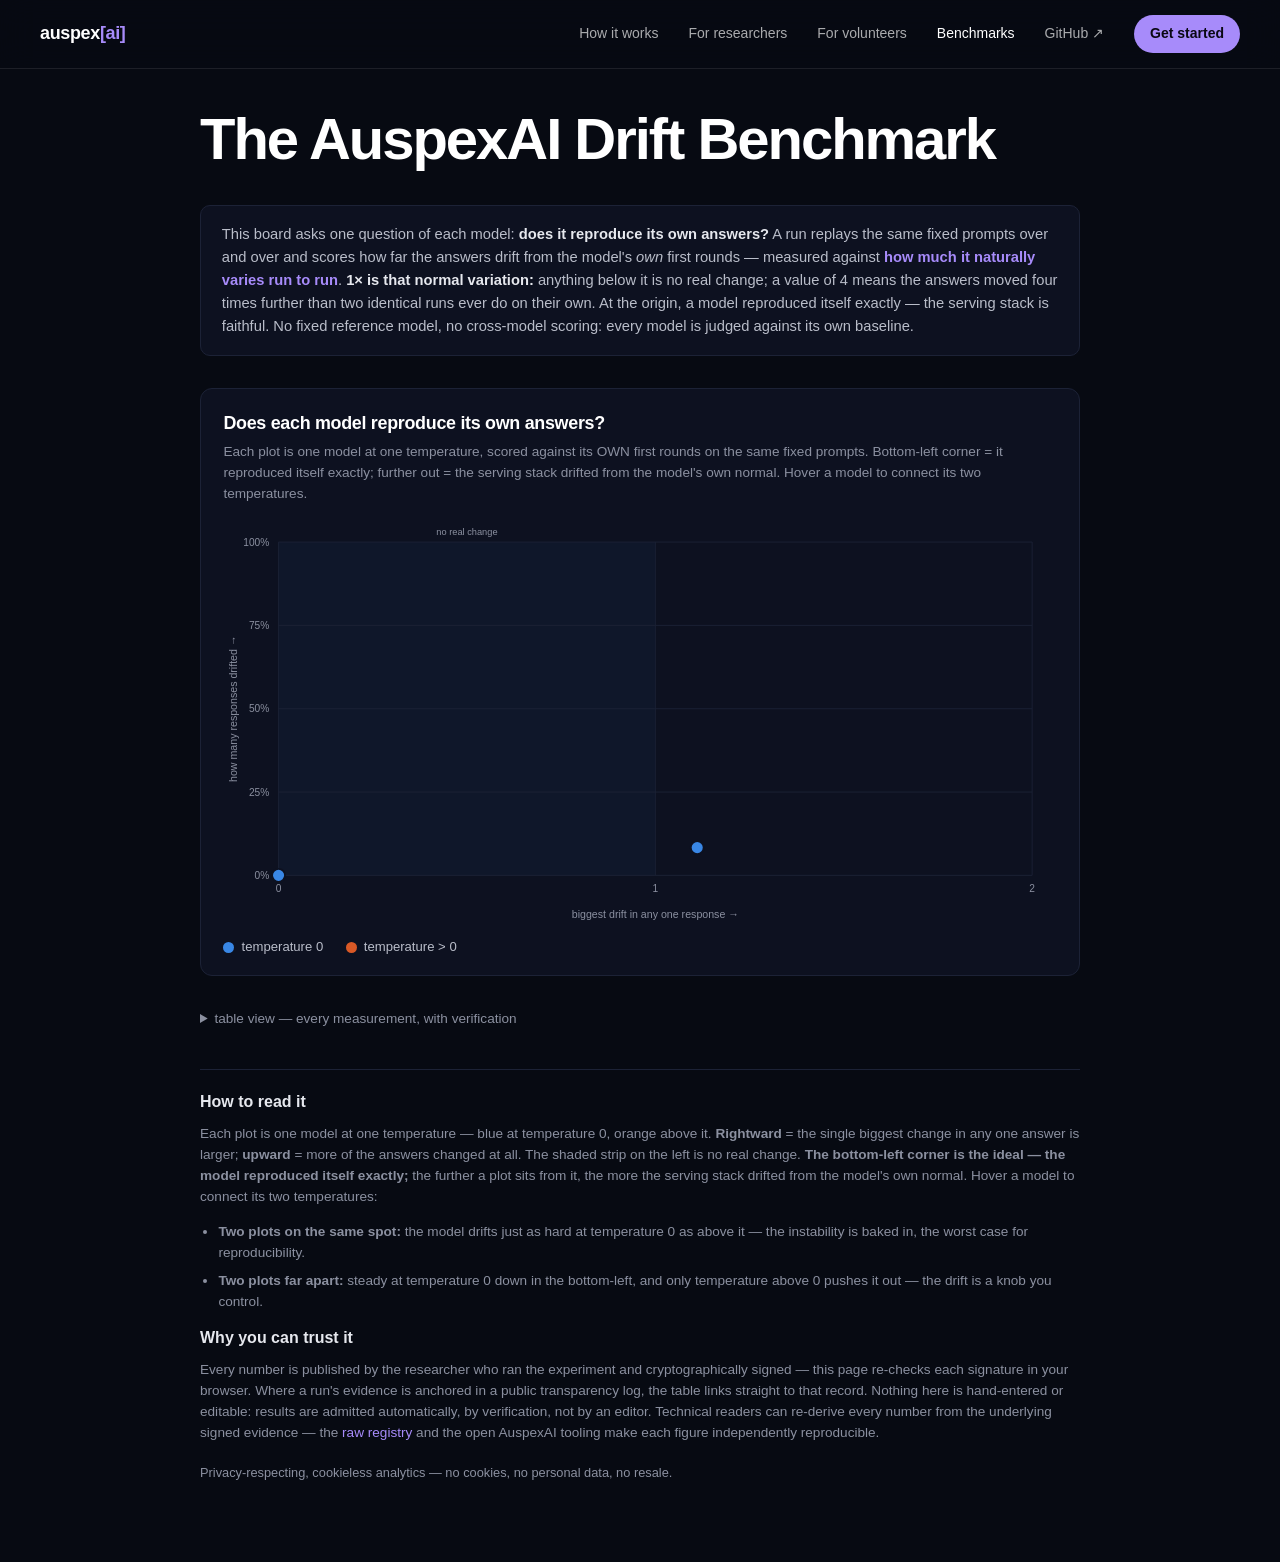
==== benchmarks.html @ 657d6260 "benchmarks: content review — retire stale anchor-era copy Follow-up to the self-drift re-point: the " ====
<!DOCTYPE html>
<html lang="en">
<head>
  <meta charset="utf-8">
  <meta name="viewport" content="width=device-width, initial-scale=1">
  <title>Drift Benchmark — auspex[ai]</title>
  <meta name="description" content="The AuspexAI Drift Benchmark: does each model reproduce its own answers? Self-baseline drift — how far a model's outputs move from its own baseline, at temperature 0 and under sampling — every number signed by the researcher who ran it and independently verifiable.">
  <meta name="robots" content="noindex">
  <link rel="icon" type="image/x-icon" href="favicon.ico">
  <link rel="icon" type="image/svg+xml" href="images/favicon.svg">
  <link rel="icon" type="image/png" sizes="32x32" href="images/favicon-32.png">
  <link rel="icon" type="image/png" sizes="192x192" href="images/favicon-192.png">
  <link rel="apple-touch-icon" href="images/apple-touch-icon.png">
  <!-- privacy-respecting, cookieless analytics (GoatCounter) -->
  <script data-goatcounter="https://metrics.auspexai.network/count" async src="//gc.zgo.at/count.js"></script>
  <script>
  (function(){var R=[[/#start\b/,'cta-get-started'],[/#researchers\b/,'nav-researchers'],[/#volunteers\b/,'nav-volunteers'],[/#how\b/,'nav-how'],[/benchmarks\.html/,'nav-benchmarks'],[/verify\.html/,'nav-verify'],[/getworker\./,'install-worker'],[/getresearcher\./,'install-researcher'],[/github\.com/,'outbound-github']];
  document.addEventListener('click',function(e){var a=e.target.closest&&e.target.closest('a[href]');if(!a)return;var h=a.getAttribute('href')||'';for(var i=0;i<R.length;i++){if(R[i][0].test(h)){if(window.goatcounter&&window.goatcounter.count)window.goatcounter.count({path:R[i][1],title:'event: '+R[i][1],event:true});break;}}},true);})();
  </script>
  <style>
    * { margin: 0; padding: 0; box-sizing: border-box; }
    /* --- chart roles (dataviz palette, dark, validated against #0d1120) --- */
    :root {
      --surface: #0d1120;            /* chart surface (card) */
      --page: #070a12;
      --ink: #e6e8ee;               /* primary text */
      --ink-2: #b9bdc9;             /* secondary text */
      --muted: #8b90a0;             /* axis / labels */
      --grid: #1c2236;              /* hairline gridline */
      --axis: #2b3350;             /* baseline / axis */
      --accent: #a78bfa;            /* single-series accent (violet) */
      --border: rgba(255,255,255,0.09);    /* site-standard hairline (nav / pill) */
      --text-dim: rgba(255,255,255,0.66);  /* site-standard nav link */
      --text-mute: rgba(255,255,255,0.42); /* site-standard eyebrow */
      --det: #3987e5;               /* condition: deterministic (blue) */
      --temp: #d95926;              /* condition: temperature (orange) */
      --ok: #34d399;
      --bad: #f87171;
    }
    body { background: var(--page); color: var(--ink); font-family: Inter, -apple-system, BlinkMacSystemFont, "Segoe UI", sans-serif; line-height: 1.55; }
    a { color: var(--accent); text-decoration: none; }
    a:hover { text-decoration: underline; }
    .wrap { max-width: 920px; margin: 0 auto; padding: 2.5rem 1.25rem 4rem; }
    /* --- site-standard nav: full-width frosted bar pinned to the top (matches index.html) --- */
    .site-nav-bar { position: sticky; top: 0; z-index: 50; display: flex; align-items: center; justify-content: space-between; gap: 12px 20px; flex-wrap: wrap; padding: 15px clamp(18px, 4vw, 40px); background: rgba(7,10,18,0.72); backdrop-filter: blur(18px); -webkit-backdrop-filter: blur(18px); border-bottom: 1px solid var(--border); }
    .site-nav-bar .brand { font-weight: 800; font-size: 18px; letter-spacing: -0.02em; color: #fff; }
    .site-nav-bar .brand .brk { color: var(--accent); }
    .nav-links { display: flex; align-items: center; gap: 10px clamp(16px, 2.6vw, 30px); flex-wrap: wrap; font-size: 14px; font-weight: 500; }
    .nav-links a { color: var(--text-dim); }
    .nav-links a:hover { color: #fff; text-decoration: none; }
    .nav-links a.active { color: #fff; }
    .nav-links a.cta { padding: 8px 16px; border-radius: 100px; background: var(--accent); color: #0a0813; font-weight: 700; }
    .nav-links a.cta:hover { color: #0a0813; opacity: 0.9; text-decoration: none; }
    /* --- hero: site-standard typographic treatment (display headline + lead) --- */
    .hero { margin-bottom: 2.2rem; }
    h1 { font-family: Inter, -apple-system, BlinkMacSystemFont, sans-serif; font-weight: 800; font-size: clamp(32px, 5.2vw, 58px); line-height: 1.05; letter-spacing: -0.035em; color: #fff; margin-bottom: 0.55rem; }
    .lead { color: rgba(255,255,255,0.82); font-size: clamp(16px, 1.5vw, 19px); max-width: 44rem; margin-bottom: 1.6rem; }
    .explainer { background: var(--surface); border: 1px solid var(--grid); border-radius: 10px; padding: 1.1rem 1.3rem; margin: 1.4rem 0 2rem; font-size: 0.92rem; color: var(--ink-2); }
    .explainer strong { color: var(--ink); }
    .explainer .eu { color: var(--accent); font-weight: 700; }
    /* --- chart card --- */
    .chart-card { background: var(--surface); border: 1px solid var(--grid); border-radius: 12px; padding: 1.3rem 1.4rem 1.1rem; margin: 1.4rem 0 2rem; }
    .chart-title { font-size: 1.12rem; color: #fff; font-weight: 700; letter-spacing: -0.3px; }
    .chart-sub { font-size: 0.85rem; color: var(--muted); margin: 0.2rem 0 0.9rem; max-width: 52rem; }
    .chart-b-wrap { max-width: 560px; margin: 0 auto; }
    svg { width: 100%; height: auto; display: block; overflow: visible; }
    .legend { display: flex; flex-wrap: wrap; gap: 1rem 1.4rem; margin-top: 0.7rem; font-size: 0.82rem; color: var(--ink-2); }
    .legend-item { display: inline-flex; align-items: center; gap: 0.45rem; }
    .swatch { width: 11px; height: 11px; border-radius: 50%; flex: none; }
    .swatch.hollow { background: transparent; border: 1.5px dashed var(--muted); }
    .ray-key { display: inline-flex; align-items: center; gap: 3px; color: var(--muted); font-weight: 700; }
    .ray-line { width: 16px; height: 0; border-top: 1.5px dashed var(--muted); display: inline-block; }
    /* --- tooltip --- */
    #tip { position: fixed; z-index: 20; pointer-events: none; opacity: 0; transition: opacity .08s; background: #0a0e1a; border: 1px solid var(--axis); border-radius: 8px; padding: 0.55rem 0.7rem; font-size: 0.8rem; color: var(--ink); box-shadow: 0 8px 24px rgba(0,0,0,0.5); max-width: 260px; }
    #tip .tt-model { font-weight: 700; color: #fff; }
    #tip .tt-row { color: var(--ink-2); margin-top: 0.15rem; }
    #tip b { color: var(--ink); font-variant-numeric: tabular-nums; }
    /* --- hover focus + hover-only labels (chart marks) --- */
    .mk { transition: opacity .13s ease, filter .13s ease; }
    .mk.dim { opacity: 0.16; filter: blur(1.1px); }        /* recede the non-hovered models */
    .reveal { transition: opacity .12s ease; }             /* edges + labels: shown only on focus */
    text.lbl { fill: var(--ink); font-size: 12.5px; font-weight: 600;
      paint-order: stroke; stroke: var(--surface); stroke-width: 3.5px; }  /* halo for legibility */
    /* --- table view --- */
    details.dv { margin: 0.2rem 0 0.6rem; }
    details.dv summary { cursor: pointer; color: var(--muted); font-size: 0.85rem; }
    table.dv-table { width: 100%; border-collapse: collapse; font-size: 0.86rem; margin-top: 0.7rem; }
    table.dv-table th { text-align: left; font-size: 0.72rem; text-transform: uppercase; letter-spacing: 0.05em; color: var(--muted); padding: 0.4rem 0.7rem 0.4rem 0; border-bottom: 1px solid var(--grid); white-space: nowrap; }
    table.dv-table td { padding: 0.45rem 0.7rem 0.45rem 0; border-bottom: 1px solid #131829; color: var(--ink-2); vertical-align: top; }
    table.dv-table td.num { text-align: right; font-variant-numeric: tabular-nums; color: var(--ink); }
    table.dv-table .dot { display: inline-block; width: 9px; height: 9px; border-radius: 50%; margin-right: 0.45rem; vertical-align: baseline; }
    .muted { color: var(--muted); }
    .sig-ok { color: var(--ok); } .sig-bad { color: var(--bad); }
    .empty { border: 1px dashed var(--grid); border-radius: 10px; padding: 2rem; text-align: center; color: var(--muted); margin-top: 1.5rem; }
    .foot { margin-top: 2.5rem; padding-top: 1.25rem; border-top: 1px solid var(--grid); font-size: 0.85rem; color: var(--muted); }
    .foot h3 { color: var(--ink); font-size: 1rem; margin-bottom: 0.5rem; }
    .foot p { margin-bottom: 0.9rem; }
    .foot ul { margin: 0.4rem 0 0.9rem; padding-left: 1.15rem; }
    .foot li { margin-bottom: 0.4rem; }
    code { font-family: ui-monospace, SFMono-Regular, Menlo, monospace; font-size: 0.85em; color: #cdd1dc; background: #131829; padding: 0.1em 0.35em; border-radius: 4px; }
  </style>
</head>
<body data-palette="#3987e5,#d95926">
<nav class="site-nav-bar">
  <a class="brand" href="/">auspex<span class="brk">[ai]</span></a>
  <div class="nav-links">
    <a href="/#how">How it works</a>
    <a href="/#researchers">For researchers</a>
    <a href="/#volunteers">For volunteers</a>
    <a href="/benchmarks.html" class="active">Benchmarks</a>
    <a href="https://github.com/auspexai">GitHub ↗</a>
    <a href="/#start" class="cta">Get started</a>
  </div>
</nav>
<div class="wrap">
  <header class="hero">
    <h1>The AuspexAI Drift Benchmark</h1>
  </header>

  <div class="explainer">
    This board asks one question of each model: <strong>does it reproduce its own answers?</strong>
    A run replays the same fixed prompts over and over and scores how far the answers drift
    from the model's <em>own</em> first rounds — measured against
    <span class="eu">how much it naturally varies run to run</span>. <strong>1× is that
    normal variation:</strong> anything below it is no real change; a value of 4 means the
    answers moved four times further than two identical runs ever do on their own. At the
    origin, a model reproduced itself exactly — the serving stack is faithful. No fixed
    reference model, no cross-model scoring: every model is judged against its own baseline.
  </div>

  <div id="board"><p class="muted">Loading registry…</p></div>

  <div class="foot">
    <h3>How to read it</h3>
    <p>
      Each plot is one model at one temperature — blue at temperature 0, orange above it.
      <strong>Rightward</strong> = the single biggest change in any one answer is larger;
      <strong>upward</strong> = more of the answers changed at all. The shaded strip on the
      left is no real change. <strong>The bottom-left corner is the ideal — the model
      reproduced itself exactly;</strong> the further a plot sits from it, the more the
      serving stack drifted from the model's own normal. Hover a model to connect its two
      temperatures:
    </p>
    <ul>
      <li><strong>Two plots on the same spot:</strong> the model drifts just as hard at
        temperature 0 as above it — the instability is baked in, the worst case for
        reproducibility.</li>
      <li><strong>Two plots far apart:</strong> steady at temperature 0 down in the
        bottom-left, and only temperature above 0 pushes it out — the drift is a knob you
        control.</li>
    </ul>
    <h3>Why you can trust it</h3>
    <p>
      Every number is published by the researcher who ran the experiment and cryptographically
      signed — this page re-checks each signature in your browser. Where a run's evidence is
      anchored in a public transparency log, the table links straight to that record. Nothing
      here is hand-entered or editable: results are admitted automatically, by verification, not
      by an editor. Technical readers can re-derive every number from the underlying signed
      evidence — the <a href="registry/benchmarks.json">raw registry</a> and the open
      AuspexAI tooling make each figure independently reproducible.
    </p>
    <p class="muted" style="font-size:0.8rem;margin-top:1.25rem;">Privacy-respecting, cookieless analytics — no cookies, no personal data, no resale.</p>
  </div>

<div id="tip" role="tooltip" aria-hidden="true"></div>

<script>
(function () {
  // Escapes < > &, AND " (textContent→innerHTML does NOT escape quotes). The
  // quote-escape is load-bearing: tooltip HTML is double-encoded into a
  // data-tip="…" attribute, so an unescaped " inside it (e.g. class="tt-model")
  // would terminate the attribute early and render an empty tooltip box.
  var enc = function (s) { var d = document.createElement('div'); d.textContent = s == null ? '' : String(s); return d.innerHTML.replace(/"/g, '&quot;'); };
  var pctv = function (v) { return v == null ? '—' : Math.round(v * 100) + '%'; };
  var rekor = function (a) {
    if (!a || !a.rekor_entry_uuid || a.rekor_entry_uuid === 'lab-mode-no-rekor') return null;
    return 'https://search.sigstore.dev/?uuid=' + encodeURIComponent(a.rekor_entry_uuid);
  };
  function b64ToBytes(b64) { return Uint8Array.from(atob(b64), function (c) { return c.charCodeAt(0); }); }

  // Verify over the EXACT signed bytes; parse the payload FROM them. The pubkey
  // inside the payload must equal the envelope's (key identity is signed).
  function openEntry(entry) {
    try {
      var body = b64ToBytes(entry.payload_b64);
      var payload = JSON.parse(new TextDecoder().decode(body));
      if (payload.publisher_pubkey_hex !== entry.publisher_pubkey_hex) return Promise.resolve({ payload: null, ok: false });
      var pub = Uint8Array.from(entry.publisher_pubkey_hex.match(/../g).map(function (h) { return parseInt(h, 16); }));
      var sig = b64ToBytes(entry.signature_b64);
      return crypto.subtle.importKey('raw', pub, { name: 'Ed25519' }, false, ['verify'])
        .then(function (key) { return crypto.subtle.verify({ name: 'Ed25519' }, key, sig, body); })
        .then(function (ok) { return { payload: payload, ok: ok }; })
        .catch(function () { return { payload: payload, ok: null }; });
    } catch (e) { return Promise.resolve({ payload: null, ok: false }); }
  }

  // "qwen2.5-0.5b-instruct-q4" → "Qwen 2.5 · 0.5B".
  function prettyModel(id) {
    if (!id) return 'unknown model';
    var sm = id.match(/(\d+(?:\.\d+)?)b\b/i);
    var size = sm && sm[1];
    var fam = (sm ? id.slice(0, sm.index) : id).replace(/[-_]+$/, '').replace(/[-_]/g, ' ').trim();
    fam = fam.replace(/\b\w/g, function (c) { return c.toUpperCase(); }).replace(/(\d)\./, '$1.');
    return fam + (size ? ' · ' + size + 'B' : '');
  }

  // Self-baseline entries (§3.4) carry the run's own model + generation in a
  // `self_baseline` block; the retired cross-reference kind used `config_delta`.
  function isSelf(e) { return e.entry_kind === 'self_baseline'; }
  function selfGen(e) { return (e.self_baseline || {}).generation || 'greedy'; }
  function isTemp(e) {
    if (isSelf(e)) return selfGen(e) !== 'greedy';
    return !!(((e.config_delta || {}).changed || {}).generation);
  }
  function tempLabel(e) {
    var g;
    if (isSelf(e)) g = selfGen(e);                                   // "sampling(temp=0.8,…,seeded)"
    else { var gg = ((e.config_delta || {}).changed || {}).generation; g = gg && gg.to; }
    var m = g && /temp=([0-9.]+)/.exec(g || '');
    return m ? 'temperature ' + m[1] : 'temperature > 0';
  }
  // Model that produced the run.
  function entryModel(e, baselineModel) {
    if (isSelf(e)) return (e.self_baseline || {}).model || 'unknown model';
    var ch = (e.config_delta || {}).changed || {};
    return ch.model ? ch.model.to : baselineModel;
  }
  function condLabel(e) {
    if (isTemp(e)) return tempLabel(e);
    return 'temperature 0';
  }

  // ---- shared scale + chrome helpers -------------------------------------
  function ticksEu(maxEu) { var step = maxEu <= 5 ? 1 : 2; var t = []; for (var v = 0; v <= maxEu + 0.001; v += step) t.push(v); return t; }

  // Greedy anti-overlap for point labels. Each label wants to sit at its dot;
  // where two would collide, later ones are nudged down and a thin leader line
  // ties them back to the dot. This DEGRADES GRACEFULLY as the plots fill in —
  // labels stack neatly instead of overprinting into an unreadable pile.
  // labels: [{text, x, y, anchor, dotx, doty, size?, weight?, fill?}]
  function layoutLabels(labels, yMin, yMax, dots) {
    dots = dots || [];
    labels.forEach(function (L) {
      L.size = L.size || 12.5;
      L.h = L.size + 3;                                  // line box height + gap
      L.w = L.text.length * L.size * 0.58;               // approx glyph advance
      L.x0 = L.anchor === 'end' ? L.x - L.w : L.anchor === 'middle' ? L.x - L.w / 2 : L.x;
      L.x1 = L.x0 + L.w;
      L.y0 = L.y;                                         // desired (dot-aligned)
      L.cy = L.y;                                         // working baseline
    });
    labels.sort(function (a, b) { return a.cy - b.cy; });
    // a plotted dot obstructs a label when it falls inside the text's box
    var overDot = function (L, o) { return o.x > L.x0 - 5 && o.x < L.x1 + 5 && o.y > L.cy - L.size - 4 && o.y < L.cy + 4; };
    var placed = [];
    labels.forEach(function (L) {
      var collides = true, guard = 0;
      while (collides && guard++ < 400) {
        collides = false;
        for (var i = 0; i < placed.length; i++) {
          var p = placed[i];
          if (L.x0 < p.x1 && L.x1 > p.x0 && Math.abs(L.cy - p.cy) < L.h) {
            L.cy = p.cy + L.h; collides = true;           // drop below the one it hit
          }
        }
        for (var d = 0; d < dots.length; d++) {
          if (overDot(L, dots[d])) { L.cy = dots[d].y + L.size + 8; collides = true; }
        }
      }
      if (yMax != null && L.cy > yMax) L.cy = yMax;
      if (yMin != null && L.cy < yMin) L.cy = yMin;
      placed.push(L);
    });
    var out = '';
    labels.forEach(function (L) {                         // leaders first (under text)
      if (L.dotx != null && Math.abs(L.cy - L.y0) > 3) {
        var tx = L.anchor === 'end' ? L.x - 2 : L.anchor === 'start' ? L.x + 2 : L.x;
        out += '<line x1="' + L.dotx + '" y1="' + L.doty + '" x2="' + tx + '" y2="' +
          (L.cy - L.size * 0.32) + '" stroke="#2b3350" stroke-width="1" pointer-events="none"/>';
      }
    });
    labels.forEach(function (L) {
      out += '<text x="' + L.x + '" y="' + L.cy + '" fill="' + (L.fill || '#e6e8ee') +
        '" font-size="' + L.size + '"' + (L.weight ? ' font-weight="' + L.weight + '"' : '') +
        ' text-anchor="' + L.anchor + '" pointer-events="none">' + enc(L.text) + '</text>';
    });
    return out;
  }

  // ---- tooltip (delegated) ----
  var tip = document.getElementById('tip');
  function hideTip() { tip.style.opacity = 0; tip.setAttribute('aria-hidden', 'true'); }
  function bindTips(root) {
    root.addEventListener('mousemove', function (ev) {
      var el = ev.target.closest ? ev.target.closest('[data-tip]') : null;
      var html = el && el.getAttribute('data-tip');
      // Only show for a hit-target that actually carries content — otherwise an
      // empty/whitespace data-tip would flash a blank box over the plot.
      if (!html || !html.trim()) { hideTip(); return; }
      tip.innerHTML = html;
      tip.style.opacity = 1; tip.setAttribute('aria-hidden', 'false');
      var pad = 14, tw = tip.offsetWidth, th = tip.offsetHeight;
      var x = ev.clientX + pad, y = ev.clientY + pad;
      if (x + tw > window.innerWidth - 8) x = ev.clientX - tw - pad;
      if (y + th > window.innerHeight - 8) y = ev.clientY - th - pad;
      tip.style.left = x + 'px'; tip.style.top = y + 'px';
    });
    root.addEventListener('mouseleave', hideTip);
  }

  function tipHtml(model, cond, isT, peak, breadth, byte, runs, ok) {
    return '<div class="tt-model">' + enc(prettyModel(model)) + '</div>' +
      '<div class="tt-row" style="color:' + (isT ? 'var(--temp)' : 'var(--det)') + '">' + enc(cond) + '</div>' +
      '<div class="tt-row">biggest drift: <b>' + (peak == null ? '—' : peak.toFixed(1)) + '×</b></div>' +
      '<div class="tt-row">responses changed: <b>' + pctv(breadth) + '</b></div>' +
      (runs > 1 ? '<div class="tt-row muted">mean of ' + runs + ' experiments</div>' : '<div class="tt-row muted">1 experiment</div>');
  }

  // Combined tooltip for a split marker: a model whose deterministic + sampling
  // points land on the same spot. Both regimes shown side by side (never averaged
  // together) — coincidence IS the "aligned under both conditions" signal.
  function pairTipHtml(det, temp) {
    var line = function (label, p, color) {
      return '<div class="tt-row" style="color:' + color + '">' + label + ': biggest drift <b>' +
        (p.peak == null ? '—' : p.peak.toFixed(1)) + '×</b>, responses changed <b>' + pctv(p.breadth) + '</b>' +
        (p.runs > 1 ? ' <span class="muted">(mean of ' + p.runs + ')</span>' : '') + '</div>';
    };
    return '<div class="tt-model">' + enc(prettyModel(det.model)) + '</div>' +
      '<div class="tt-row muted" style="margin-bottom:.1rem">temperature 0 &amp; above coincide — same drift either way</div>' +
      line('temperature 0', det, 'var(--det)') +
      line('temperature &gt; 0', temp, 'var(--temp)');
  }

  // ================= CHART 1 — magnitude × breadth =========================
  function chartMagBreadth(rows, baselineModel, maxEu) {
    // Aggregate by (model, condition): every run of the same model under the same
    // condition folds into ONE point at the MEAN of its runs — so a model is a
    // single dot that re-situates as new benchmarks are published, rather than a
    // scatter of repeats. `runs` = the count folded (shown in the tooltip).
    var groups = {};
    rows.forEach(function (r) {
      var e = r.payload, m = entryModel(e, baselineModel), t = isTemp(e);
      var k = m + '|' + (t ? 't' : 'd');
      (groups[k] = groups[k] || []).push(r);
    });
    var mean = function (g, f) {
      var s = 0, c = 0;
      g.forEach(function (r) { var v = (r.payload.report || {})[f]; if (v != null) { s += v; c++; } });
      return c ? s / c : null;
    };
    var pts = Object.keys(groups).map(function (k) {
      var g = groups[k], top = g[0].payload;
      // signature: all-verified → ✓, any-bad → ✗, else pending
      var ok = g.every(function (r) { return r.ok === true; }) ? true
             : g.some(function (r) { return r.ok === false; }) ? false : null;
      return { model: entryModel(top, baselineModel), isT: isTemp(top), cond: condLabel(top),
        peak: mean(g, 'peak_eu') || 0, breadth: mean(g, 'breadth') || 0,
        byte: mean(g, 'byte_divergence_rate'), runs: g.length, ok: ok };
    });

    var W = 900, H = 440, PADL = 60, PADR = 26, PADT = 26, PADB = 54;
    var plotW = W - PADL - PADR, plotH = H - PADT - PADB;
    var X = function (eu) { return PADL + Math.min(eu / maxEu, 1) * plotW; };
    var Y = function (b) { return PADT + (1 - Math.max(0, Math.min(b, 1))) * plotH; };
    var s = '<svg viewBox="0 0 ' + W + ' ' + H + '" role="img" aria-label="how far and how widely each model drifts">';
    // sub-noise band (x < 1) — the "no real change" zone, a wash not a line
    s += '<rect x="' + X(0) + '" y="' + PADT + '" width="' + (X(1) - X(0)) + '" height="' + plotH + '" fill="#3987e5" opacity="0.05"/>';
    s += '<text x="' + ((X(0) + X(1)) / 2) + '" y="' + (PADT - 8) + '" fill="#8b90a0" font-size="10" text-anchor="middle">no real change</text>';
    // gridlines (solid hairlines)
    [0, 0.25, 0.5, 0.75, 1].forEach(function (b) {
      s += '<line x1="' + PADL + '" y1="' + Y(b) + '" x2="' + (W - PADR) + '" y2="' + Y(b) + '" stroke="#1c2236"/>';
      s += '<text x="' + (PADL - 10) + '" y="' + (Y(b) + 4) + '" fill="#8b90a0" font-size="11" text-anchor="end">' + (b * 100) + '%</text>';
    });
    ticksEu(maxEu).forEach(function (v) {
      s += '<line x1="' + X(v) + '" y1="' + PADT + '" x2="' + X(v) + '" y2="' + (H - PADB) + '" stroke="#1c2236"/>';
      s += '<text x="' + X(v) + '" y="' + (H - PADB + 18) + '" fill="#8b90a0" font-size="11" text-anchor="middle">' + v + '</text>';
    });
    // axis titles
    s += '<text x="' + (PADL + plotW / 2) + '" y="' + (H - 8) + '" fill="#8b90a0" font-size="11.5" text-anchor="middle">biggest drift in any one response →</text>';
    s += '<text transform="translate(15,' + (PADT + plotH / 2) + ') rotate(-90)" fill="#8b90a0" font-size="11.5" text-anchor="middle">how many responses drifted →</text>';
    // dots (2px surface ring; bigger transparent hit target). A model's
    // deterministic + sampling points that land on the SAME spot are drawn as one
    // split marker (blue|orange) with a combined tooltip — both regimes stay
    // visible + hoverable, never averaged together. A label added per marker.
    var edges = '', labelSvg = '';
    var cssKey = function (mm) { return mm.replace(/[^a-z0-9]/gi, '_'); };
    pts.forEach(function (p) { p.cx = X(p.peak); p.cy = Y(p.breadth); });

    // ── de-tie overplotting ────────────────────────────────────────────────
    // The axes are intrinsically coarse (peak takes ~5 values, breadth 4), so
    // many DIFFERENT models land on the same (x,y) cell and stack invisibly. Fan
    // the distinct models in a shared cell apart on a small circle, ordered by
    // byte-divergence (a finer, real signal) so placement is deterministic +
    // meaningful. A model's own det+sampling get the SAME offset — they stay
    // coincident (→ the split marker); only cross-model stacks separate.
    (function () {
      var CELL = 6, cells = {};
      var key = function (p) { return Math.round(p.cx / CELL) + ',' + Math.round(p.cy / CELL); };
      pts.forEach(function (p) { (cells[key(p)] = cells[key(p)] || []).push(p); });
      Object.keys(cells).forEach(function (ck) {
        var group = cells[ck], byM = {}, models = [];
        group.forEach(function (p) { if (!byM[p.model]) { byM[p.model] = []; models.push(p.model); } byM[p.model].push(p); });
        if (models.length < 2) return;                         // no cross-model stack
        var mb = function (m) { var s = 0, c = 0; byM[m].forEach(function (p) { if (p.byte != null) { s += p.byte; c++; } }); return c ? s / c : 0; };
        models.sort(function (a, b) { return mb(a) - mb(b) || (a < b ? -1 : 1); });
        var cx0 = 0, cy0 = 0; group.forEach(function (p) { cx0 += p.cx; cy0 += p.cy; }); cx0 /= group.length; cy0 /= group.length;
        var R = Math.min(16, 5 + models.length * 2.4);
        models.forEach(function (m, i) {
          var a = (i / models.length) * 2 * Math.PI - Math.PI / 2 + Math.PI / 6, dx = Math.cos(a) * R, dy = Math.sin(a) * R;
          byM[m].forEach(function (p) { p.cx = cx0 + dx; p.cy = cy0 + dy; });
        });
      });
    })();

    // Hover-only label: hidden until its model is focused (kills the always-on
    // label pile that used to bury newer points). A halo keeps it legible.
    var addLabel = function (model, cx, cy) {
      var right = cx < X(maxEu) - 130;
      labelSvg += '<text class="mk reveal lbl" data-model="' + cssKey(model) + '" x="' + (right ? cx + 11 : cx - 11) +
        '" y="' + (cy + 4) + '" text-anchor="' + (right ? 'start' : 'end') + '" opacity="0" pointer-events="none">' +
        enc(prettyModel(model)) + '</text>';
    };
    // Split a model's points into a coincident det+sampling PAIR vs standalone.
    var byModel = {};
    pts.forEach(function (p) { (byModel[p.model] = byModel[p.model] || []).push(p); });
    var COINCIDE = 8;  // px (≈ a dot radius) counts as "on the same spot"
    var singles = [];
    var paired = [];
    Object.keys(byModel).forEach(function (m) {
      var g = byModel[m];
      if (g.length === 2 && g[0].isT !== g[1].isT &&
          Math.hypot(g[0].cx - g[1].cx, g[0].cy - g[1].cy) <= COINCIDE) {
        var det = g[0].isT ? g[1] : g[0], temp = g[0].isT ? g[0] : g[1];
        paired.push({ det: det, temp: temp, cx: (det.cx + temp.cx) / 2, cy: (det.cy + temp.cy) / 2 });
      } else {
        if (g.length === 2 && g[0].isT !== g[1].isT) {   // two temperatures, not coincident -> hover-reveal connector
          edges += '<line class="mk reveal edge-' + cssKey(m) + '" data-model="' + cssKey(m) + '" x1="' + g[0].cx + '" y1="' + g[0].cy + '" x2="' + g[1].cx + '" y2="' + g[1].cy + '" stroke="#a78bfa" stroke-width="2.5" stroke-dasharray="5 4" opacity="0" pointer-events="none"/>';
        }
        g.forEach(function (p) { singles.push(p); });
      }
    });
    s += edges;
    singles.forEach(function (p) {
      var col = p.isT ? '#d95926' : '#3987e5';
      var tt = tipHtml(p.model, p.cond, p.isT, p.peak, p.breadth, p.byte, p.runs, p.ok);
      s += '<circle class="mk" cx="' + p.cx + '" cy="' + p.cy + '" r="16" fill="transparent" data-model="' + cssKey(p.model) + '" data-tip="' + enc(tt) + '"/>';
      s += '<circle class="mk" cx="' + p.cx + '" cy="' + p.cy + '" r="7" fill="' + col + '" stroke="#0d1120" stroke-width="2" data-model="' + cssKey(p.model) + '" data-tip="' + enc(tt) + '"/>';
      addLabel(p.model, p.cx, p.cy);
    });
    paired.forEach(function (pr) {
      var cx = pr.cx, cy = pr.cy, r = 7, tt = pairTipHtml(pr.det, pr.temp);
      // left half = deterministic (blue, sweep 0), right half = sampling (orange, sweep 1)
      var dm = ' data-model="' + cssKey(pr.det.model) + '"';
      s += '<path class="mk"' + dm + ' d="M' + cx + ',' + (cy - r) + ' A' + r + ',' + r + ' 0 0,0 ' + cx + ',' + (cy + r) + ' Z" fill="#3987e5"/>';
      s += '<path class="mk"' + dm + ' d="M' + cx + ',' + (cy - r) + ' A' + r + ',' + r + ' 0 0,1 ' + cx + ',' + (cy + r) + ' Z" fill="#d95926"/>';
      s += '<line class="mk"' + dm + ' x1="' + cx + '" y1="' + (cy - r) + '" x2="' + cx + '" y2="' + (cy + r) + '" stroke="#0d1120" stroke-width="1.5"/>';
      s += '<circle class="mk"' + dm + ' cx="' + cx + '" cy="' + cy + '" r="' + r + '" fill="none" stroke="#0d1120" stroke-width="2"/>';
      // transparent hit target on TOP — one combined tooltip over the whole marker
      s += '<circle class="mk"' + dm + ' cx="' + cx + '" cy="' + cy + '" r="16" fill="transparent" data-tip="' + enc(tt) + '"/>';
      addLabel(pr.det.model, cx, cy);
    });
    s += labelSvg;
    s += '</svg>';

    var legend = '<div class="legend">' +
      '<span class="legend-item"><span class="swatch" style="background:var(--det)"></span>temperature 0</span>' +
      '<span class="legend-item"><span class="swatch" style="background:var(--temp)"></span>temperature &gt; 0</span></div>';
    return s + legend;
  }

  // ================= TABLE VIEW (every raw measurement) ====================
  function tableView(rows, baselineModel) {
    var body = rows.map(function (r) {
      var e = r.payload, rep = e.report || {}, t = isTemp(e), m = entryModel(e, baselineModel);
      var obs = rekor((e.observation || {}).attestation);
      var sig = r.ok === true ? '<span class="sig-ok">✓</span>' : r.ok === false ? '<span class="sig-bad">✗</span>' : '<span class="muted">…</span>';
      return '<tr>' +
        '<td><span class="dot" style="background:' + (t ? 'var(--temp)' : 'var(--det)') + '"></span>' + enc(prettyModel(m)) + '</td>' +
        '<td>' + enc(condLabel(e)) + '</td>' +
        '<td class="num">' + (rep.peak_eu == null ? '—' : rep.peak_eu.toFixed(1)) + '×</td>' +
        '<td class="num">' + pctv(rep.breadth) + '</td>' +
        '<td class="num">' + (rep.byte_divergence_rate == null ? '—' : Math.round(rep.byte_divergence_rate * 100) + '%') + '</td>' +
        '<td>' + sig + (obs ? ' · <a href="' + obs + '">record ↗</a>' : ' <span class="muted">· record pending</span>') + '</td>' +
        '</tr>';
    }).join('');
    return '<details class="dv"><summary>table view — every measurement, with verification</summary>' +
      '<table class="dv-table"><thead><tr><th>Model</th><th>Condition</th><th>Magnitude</th><th>Breadth</th><th>Byte div.</th><th>Signature / record</th></tr></thead>' +
      '<tbody>' + body + '</tbody></table></details>';
  }

  fetch('registry/benchmarks.json?v=' + Date.now()).then(function (r) { return r.json(); }).then(function (reg) {
    var board = document.getElementById('board');
    var entries = reg.entries || [];
    if (!entries.length) {
      board.innerHTML = '<div class="empty">No published entries yet. Entries appear here when a researcher publishes a signed score (<code>auspexai-tenant benchmark publish</code>).</div>';
      return;
    }
    Promise.all(entries.map(openEntry)).then(function (opened) {
      var valid = opened.filter(function (o) { return o.payload; });
      // The self-drift board: plot ONLY self-baseline entries — each run scored
      // against its OWN first rounds (drift from the model's own normal = whether
      // the serving stack reproduces it). The retired Gemma-anchor cross-reference
      // entries stay in the raw registry for provenance, but they measured a
      // different question and are no longer the science shown here.
      var rows = valid.filter(function (o) { return o.payload.entry_kind === 'self_baseline'; });
      if (!rows.length) {
        board.innerHTML = '<div class="empty">No self-drift benchmarks published yet. A completed run scored against its own baseline — at temperature 0 or under seeded sampling — appears here once its researcher publishes the signed score (<code>auspexai-tenant benchmark publish</code>).</div>';
        return;
      }
      // Self-drift lands near the noise floor for a reproducible model, so scale the
      // x-axis to the data (never the fixed 0–10 of the anchor board) — but always
      // show the 1× "no real change" band so "at the origin = reproduced itself" reads.
      var peakMax = Math.max.apply(null, rows.map(function (r) { return (r.payload.report || {}).peak_eu || 0; }));
      var maxEu = Math.max(2, peakMax * 1.3);

      board.innerHTML =
        '<div class="chart-card">' +
          '<div class="chart-title">Does each model reproduce its own answers?</div>' +
          '<div class="chart-sub">Each plot is one model at one temperature, scored against its OWN first rounds on the same fixed prompts. Bottom-left corner = it reproduced itself exactly; further out = the serving stack drifted from the model\'s own normal. Hover a model to connect its two temperatures.</div>' +
          chartMagBreadth(rows, null, maxEu) +
        '</div>' +
        tableView(rows, null);
      bindTips(board);
      // Hover focus: bring the hovered model's plot–edge–plot to the foreground —
      // its dots + temperature connector + label go full; every other model dims
      // and blurs back. The connector + label are hidden until their model is
      // focused (so nothing is buried and an edge can never read as cross-model).
      var curFocus = null;
      var setFocus = function (key) {
        if (key === curFocus) return;
        curFocus = key;
        board.querySelectorAll('.mk').forEach(function (el) {
          var on = key && el.getAttribute('data-model') === key;
          if (el.classList.contains('reveal')) el.style.opacity = on ? '1' : '0';   // edges + labels
          else el.classList.toggle('dim', !!key && !on);                             // dots + split halves
        });
      };
      board.addEventListener('mousemove', function (ev) {
        var t = ev.target.closest ? ev.target.closest('.mk[data-model]') : null;
        setFocus(t ? t.getAttribute('data-model') : null);
      });
      board.addEventListener('mouseleave', function () { setFocus(null); });
    });
  }).catch(function () {
    document.getElementById('board').innerHTML = '<div class="empty">Could not load the registry.</div>';
  });
})();
</script>
</body>
</html>
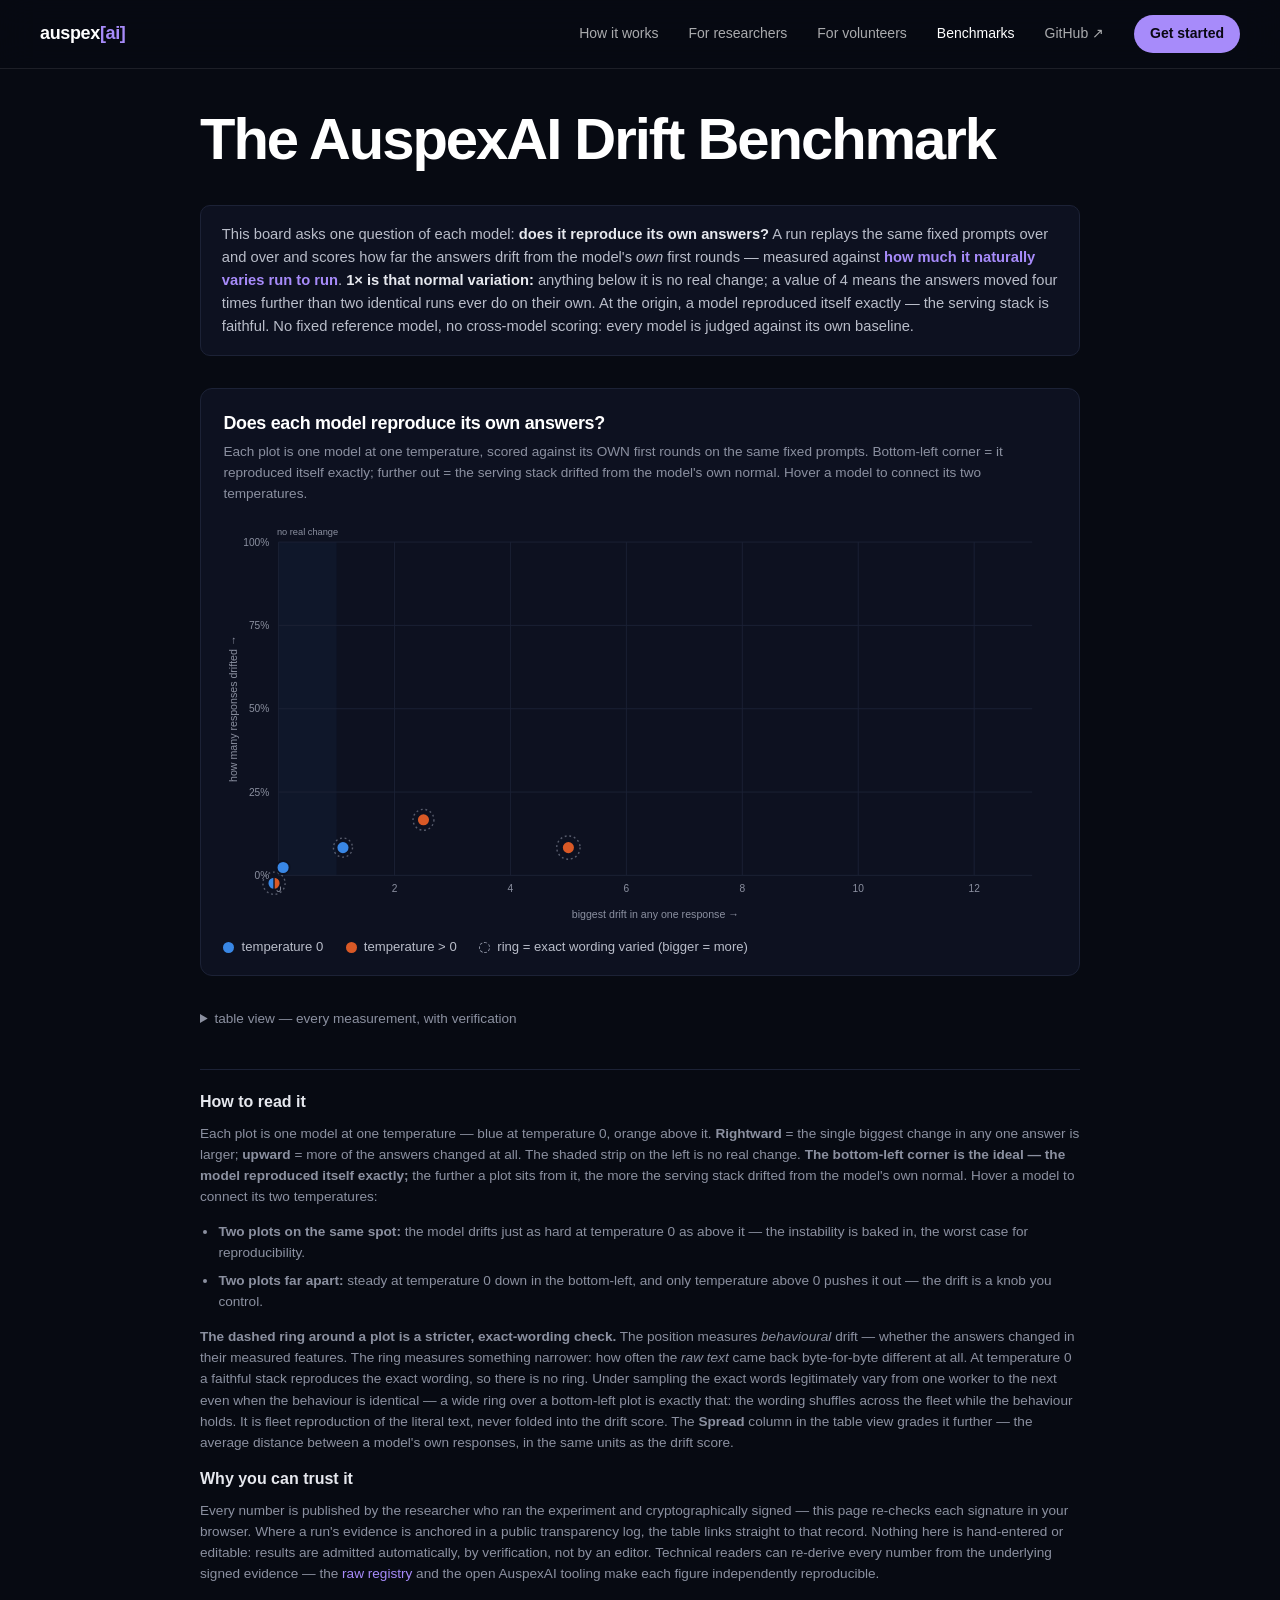
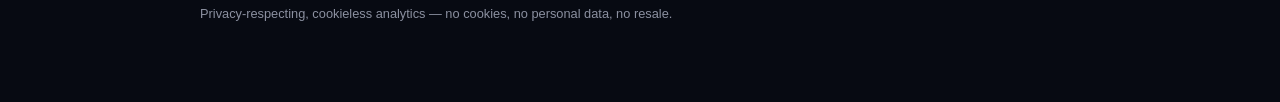
==== commit d6755fc2: "feat(benchmarks): surface byte-divergence as exact-wording reproduction + Spread byte-divergence is " ====
--- a/benchmarks.html
+++ b/benchmarks.html
@@ -149,6 +149,18 @@
         bottom-left, and only temperature above 0 pushes it out — the drift is a knob you
         control.</li>
     </ul>
+    <p>
+      <strong>The dashed ring around a plot is a stricter, exact-wording check.</strong> The
+      position measures <em>behavioural</em> drift — whether the answers changed in their measured
+      features. The ring measures something narrower: how often the <em>raw text</em> came back
+      byte-for-byte different at all. At temperature 0 a faithful stack reproduces the exact
+      wording, so there is no ring. Under sampling the exact words legitimately vary from one worker
+      to the next even when the behaviour is identical — a wide ring over a bottom-left plot is
+      exactly that: the wording shuffles across the fleet while the behaviour holds. It is fleet
+      reproduction of the literal text, never folded into the drift score. The <strong>Spread</strong>
+      column in the table view grades it further — the average distance between a model's own
+      responses, in the same units as the drift score.
+    </p>
     <h3>Why you can trust it</h3>
     <p>
       Every number is published by the researcher who ran the experiment and cryptographically
@@ -313,6 +325,7 @@
       '<div class="tt-row" style="color:' + (isT ? 'var(--temp)' : 'var(--det)') + '">' + enc(cond) + '</div>' +
       '<div class="tt-row">biggest drift: <b>' + (peak == null ? '—' : peak.toFixed(1)) + '×</b></div>' +
       '<div class="tt-row">responses changed: <b>' + pctv(breadth) + '</b></div>' +
+      (byte == null ? '' : '<div class="tt-row" style="margin-top:.3rem">exact wording varied: <b>' + pctv(byte) + '</b></div>') +
       (runs > 1 ? '<div class="tt-row muted">mean of ' + runs + ' experiments</div>' : '<div class="tt-row muted">1 experiment</div>');
   }
 
@@ -323,6 +336,7 @@
     var line = function (label, p, color) {
       return '<div class="tt-row" style="color:' + color + '">' + label + ': biggest drift <b>' +
         (p.peak == null ? '—' : p.peak.toFixed(1)) + '×</b>, responses changed <b>' + pctv(p.breadth) + '</b>' +
+        (p.byte == null ? '' : ', wording varied <b>' + pctv(p.byte) + '</b>') +
         (p.runs > 1 ? ' <span class="muted">(mean of ' + p.runs + ')</span>' : '') + '</div>';
     };
     return '<div class="tt-model">' + enc(prettyModel(det.model)) + '</div>' +
@@ -439,6 +453,25 @@
         g.forEach(function (p) { singles.push(p); });
       }
     });
+    // ── exact-wording halo ─────────────────────────────────────────────────
+    // A soft dashed ring whose radius grows with byte-divergence — how often the
+    // raw TEXT itself came back different (a stricter, exact-string reproducibility
+    // signal that rides ALONGSIDE the drift axes, never in them). Behaviour can
+    // hold while the exact wording varies: under sampling the same seed does not
+    // reproduce byte-for-byte across different workers / serving stacks (C15), so a
+    // wide ring over a bottom-left plot reads "the wording shuffles across the
+    // fleet, the behaviour holds" — fleet reproduction, NOT drift. No ring = the
+    // raw text reproduced exactly.
+    var halo = function (cx, cy, byte, model) {
+      if (byte == null || byte <= 0.02) return '';
+      var r = Math.min(30, 9 + byte * 22);
+      return '<circle class="mk" data-model="' + cssKey(model) + '" cx="' + cx + '" cy="' + cy +
+        '" r="' + r.toFixed(1) + '" fill="none" stroke="var(--muted)" stroke-width="1.5" stroke-dasharray="2 3" opacity="0.6" pointer-events="none"/>';
+    };
+    var halos = '';
+    singles.forEach(function (p) { halos += halo(p.cx, p.cy, p.byte, p.model); });
+    paired.forEach(function (pr) { halos += halo(pr.cx, pr.cy, Math.max(pr.det.byte || 0, pr.temp.byte || 0), pr.det.model); });
+    s += halos;
     s += edges;
     singles.forEach(function (p) {
       var col = p.isT ? '#d95926' : '#3987e5';
@@ -464,7 +497,8 @@
 
     var legend = '<div class="legend">' +
       '<span class="legend-item"><span class="swatch" style="background:var(--det)"></span>temperature 0</span>' +
-      '<span class="legend-item"><span class="swatch" style="background:var(--temp)"></span>temperature &gt; 0</span></div>';
+      '<span class="legend-item"><span class="swatch" style="background:var(--temp)"></span>temperature &gt; 0</span>' +
+      '<span class="legend-item"><span class="swatch hollow"></span>ring = exact wording varied (bigger = more)</span></div>';
     return s + legend;
   }
 
@@ -480,11 +514,12 @@
         '<td class="num">' + (rep.peak_eu == null ? '—' : rep.peak_eu.toFixed(1)) + '×</td>' +
         '<td class="num">' + pctv(rep.breadth) + '</td>' +
         '<td class="num">' + (rep.byte_divergence_rate == null ? '—' : Math.round(rep.byte_divergence_rate * 100) + '%') + '</td>' +
+        '<td class="num">' + (rep.dispersion_eu == null ? '—' : rep.dispersion_eu.toFixed(1) + '×') + '</td>' +
         '<td>' + sig + (obs ? ' · <a href="' + obs + '">record ↗</a>' : ' <span class="muted">· record pending</span>') + '</td>' +
         '</tr>';
     }).join('');
     return '<details class="dv"><summary>table view — every measurement, with verification</summary>' +
-      '<table class="dv-table"><thead><tr><th>Model</th><th>Condition</th><th>Magnitude</th><th>Breadth</th><th>Byte div.</th><th>Signature / record</th></tr></thead>' +
+      '<table class="dv-table"><thead><tr><th>Model</th><th>Condition</th><th>Magnitude</th><th>Breadth</th><th>Wording varied</th><th>Spread</th><th>Signature / record</th></tr></thead>' +
       '<tbody>' + body + '</tbody></table></details>';
   }
 
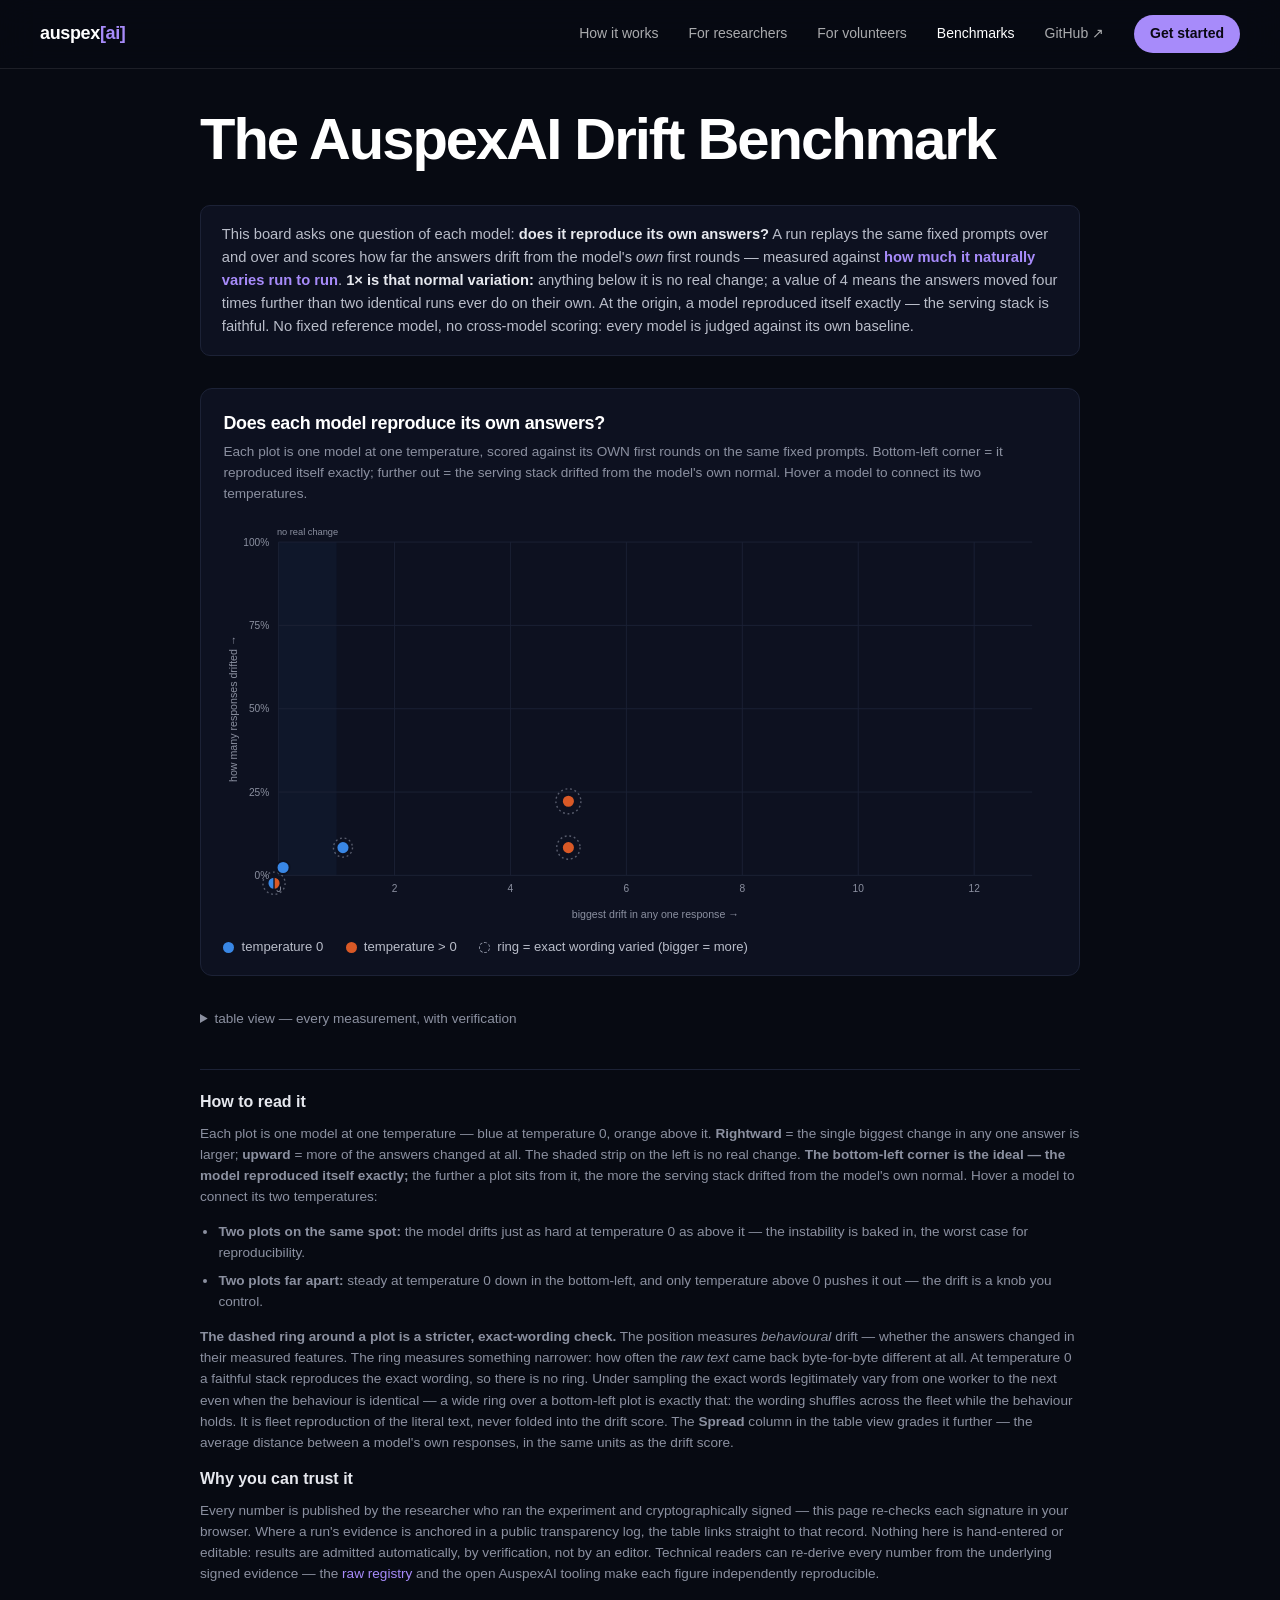
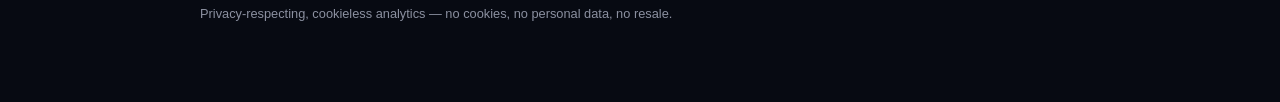
==== commit 9cec2558: "feat(benchmarks): separate diversity (per-round) runs from the drift scatter Reads self_baseline.see" ====
--- a/benchmarks.html
+++ b/benchmarks.html
@@ -241,6 +241,15 @@
     if (isTemp(e)) return tempLabel(e);
     return 'temperature 0';
   }
+  // seed_policy discriminates a DRIFT run (fixed seed → the drift scatter) from a
+  // DIVERSITY run (per_round seed-stream → the diversity view, headline = dispersion_eu).
+  // Absent on legacy entries → "fixed" (they were all drift runs).
+  function selfSeedPolicy(e) { return (e.self_baseline || {}).seed_policy || 'fixed'; }
+  function isDiversity(e) { return isSelf(e) && selfSeedPolicy(e) === 'per_round'; }
+  function selfTempNum(e) {
+    var m = /temp=([0-9.]+)/.exec(selfGen(e) || '');
+    return m ? parseFloat(m[1]) : null;
+  }
 
   // ---- shared scale + chrome helpers -------------------------------------
   function ticksEu(maxEu) { var step = maxEu <= 5 ? 1 : 2; var t = []; for (var v = 0; v <= maxEu + 0.001; v += step) t.push(v); return t; }
@@ -502,6 +511,103 @@
     return s + legend;
   }
 
+  // ================= CHART 2 — output diversity (dispersion × temperature) ==
+  // The DIVERSITY view: per-round seed-stream runs, whose headline is dispersion_eu
+  // (how WIDE a model's output cloud is at a temperature), NOT drift. Kept OFF the
+  // drift scatter so a diverse-but-stable model never reads as "drifting". x = the
+  // sampling temperature, y = output spread; one point per (model, temperature),
+  // same-model points connect into a line as temperatures fill in.
+  function divTipHtml(model, temp, disp, byte, runs) {
+    return '<div class="tt-model">' + enc(prettyModel(model)) + '</div>' +
+      '<div class="tt-row" style="color:var(--temp)">temperature ' + temp + '</div>' +
+      '<div class="tt-row">output spread: <b>' + (disp == null ? '—' : disp.toFixed(1) + '×') + '</b></div>' +
+      (byte == null ? '' : '<div class="tt-row">exact wording varied: <b>' + Math.round(byte * 100) + '%</b></div>') +
+      (runs > 1 ? '<div class="tt-row muted">mean of ' + runs + ' experiments</div>' : '<div class="tt-row muted">1 experiment</div>');
+  }
+
+  function chartDiversity(rows) {
+    // one point per (model, temperature) at the MEAN dispersion of its runs
+    var groups = {};
+    rows.forEach(function (r) {
+      var e = r.payload, m = entryModel(e, null), t = selfTempNum(e);
+      if (t == null) return;
+      var k = m + '|' + t;
+      (groups[k] = groups[k] || { model: m, temp: t, disp: [], byte: [], ok: [] });
+      var rep = e.report || {};
+      if (rep.dispersion_eu != null) groups[k].disp.push(rep.dispersion_eu);
+      if (rep.byte_divergence_rate != null) groups[k].byte.push(rep.byte_divergence_rate);
+      groups[k].ok.push(r.ok);
+    });
+    var avg = function (a) { return a.length ? a.reduce(function (s, v) { return s + v; }, 0) / a.length : null; };
+    var pts = Object.keys(groups).map(function (k) {
+      var g = groups[k];
+      return { model: g.model, temp: g.temp, disp: avg(g.disp) || 0, byte: avg(g.byte),
+        runs: g.disp.length,
+        ok: g.ok.every(function (x) { return x === true; }) ? true : g.ok.some(function (x) { return x === false; }) ? false : null };
+    });
+
+    var W = 900, H = 360, PADL = 60, PADR = 26, PADT = 24, PADB = 54;
+    var plotW = W - PADL - PADR, plotH = H - PADT - PADB;
+    var tempMax = Math.max(1.0, Math.max.apply(null, pts.map(function (p) { return p.temp; }))) * 1.15;
+    var dispMax = Math.max(1, Math.max.apply(null, pts.map(function (p) { return p.disp; }))) * 1.25;
+    var X = function (t) { return PADL + (t / tempMax) * plotW; };
+    var Y = function (d) { return PADT + (1 - Math.min(d / dispMax, 1)) * plotH; };
+    var s = '<svg viewBox="0 0 ' + W + ' ' + H + '" role="img" aria-label="how much output variety each model produces by temperature">';
+    // y gridlines (dispersion, EU)
+    ticksEu(dispMax).forEach(function (d) {
+      s += '<line x1="' + PADL + '" y1="' + Y(d) + '" x2="' + (W - PADR) + '" y2="' + Y(d) + '" stroke="#1c2236"/>';
+      s += '<text x="' + (PADL - 10) + '" y="' + (Y(d) + 4) + '" fill="#8b90a0" font-size="11" text-anchor="end">' + d + '×</text>';
+    });
+    // x ticks (temperature)
+    [0, 0.2, 0.4, 0.6, 0.8, 1.0].filter(function (t) { return t <= tempMax; }).forEach(function (t) {
+      s += '<line x1="' + X(t) + '" y1="' + PADT + '" x2="' + X(t) + '" y2="' + (H - PADB) + '" stroke="#1c2236"/>';
+      s += '<text x="' + X(t) + '" y="' + (H - PADB + 18) + '" fill="#8b90a0" font-size="11" text-anchor="middle">' + t + '</text>';
+    });
+    s += '<text x="' + (PADL + plotW / 2) + '" y="' + (H - 8) + '" fill="#8b90a0" font-size="11.5" text-anchor="middle">sampling temperature →</text>';
+    s += '<text transform="translate(15,' + (PADT + plotH / 2) + ') rotate(-90)" fill="#8b90a0" font-size="11.5" text-anchor="middle">output spread (envelope units) →</text>';
+    // same-model connectors (light) so a model's curve reads as temperatures fill in
+    var byModel = {};
+    pts.forEach(function (p) { (byModel[p.model] = byModel[p.model] || []).push(p); });
+    var cssKey = function (mm) { return mm.replace(/[^a-z0-9]/gi, '_'); };
+    Object.keys(byModel).forEach(function (m) {
+      var g = byModel[m].slice().sort(function (a, b) { return a.temp - b.temp; });
+      for (var i = 1; i < g.length; i++) {
+        s += '<line class="mk reveal" data-model="' + cssKey(m) + '" x1="' + X(g[i - 1].temp) + '" y1="' + Y(g[i - 1].disp) +
+          '" x2="' + X(g[i].temp) + '" y2="' + Y(g[i].disp) + '" stroke="#a78bfa" stroke-width="2" opacity="0" pointer-events="none"/>';
+      }
+    });
+    // dots + labels
+    var labels = [];
+    pts.forEach(function (p) {
+      var cx = X(p.temp), cy = Y(p.disp), tt = divTipHtml(p.model, p.temp, p.disp, p.byte, p.runs);
+      s += '<circle class="mk" cx="' + cx + '" cy="' + cy + '" r="16" fill="transparent" data-model="' + cssKey(p.model) + '" data-tip="' + enc(tt) + '"/>';
+      s += '<circle class="mk" cx="' + cx + '" cy="' + cy + '" r="7" fill="#d95926" stroke="#0d1120" stroke-width="2" data-model="' + cssKey(p.model) + '" data-tip="' + enc(tt) + '"/>';
+      labels.push({ text: prettyModel(p.model), x: cx + 11, y: cy + 4, anchor: 'start', dotx: cx, doty: cy, fill: '#e6e8ee' });
+    });
+    s += layoutLabels(labels, PADT, H - PADB, pts.map(function (p) { return { x: X(p.temp), y: Y(p.disp) }; }));
+    s += '</svg>';
+    return s;
+  }
+
+  function diversityTable(rows) {
+    var body = rows.map(function (r) {
+      var e = r.payload, rep = e.report || {}, m = entryModel(e, null);
+      var obs = rekor((e.observation || {}).attestation);
+      var sig = r.ok === true ? '<span class="sig-ok">✓</span>' : r.ok === false ? '<span class="sig-bad">✗</span>' : '<span class="muted">…</span>';
+      var t = selfTempNum(e);
+      return '<tr>' +
+        '<td><span class="dot" style="background:var(--temp)"></span>' + enc(prettyModel(m)) + '</td>' +
+        '<td class="num">' + (t == null ? '—' : t) + '</td>' +
+        '<td class="num">' + (rep.dispersion_eu == null ? '—' : rep.dispersion_eu.toFixed(1) + '×') + '</td>' +
+        '<td class="num">' + (rep.byte_divergence_rate == null ? '—' : Math.round(rep.byte_divergence_rate * 100) + '%') + '</td>' +
+        '<td>' + sig + (obs ? ' · <a href="' + obs + '">record ↗</a>' : ' <span class="muted">· record pending</span>') + '</td>' +
+        '</tr>';
+    }).join('');
+    return '<details class="dv"><summary>table view — every diversity measurement, with verification</summary>' +
+      '<table class="dv-table"><thead><tr><th>Model</th><th>Temperature</th><th>Output spread</th><th>Wording varied</th><th>Signature / record</th></tr></thead>' +
+      '<tbody>' + body + '</tbody></table></details>';
+  }
+
   // ================= TABLE VIEW (every raw measurement) ====================
   function tableView(rows, baselineModel) {
     var body = rows.map(function (r) {
@@ -542,19 +648,39 @@
         board.innerHTML = '<div class="empty">No self-drift benchmarks published yet. A completed run scored against its own baseline — at temperature 0 or under seeded sampling — appears here once its researcher publishes the signed score (<code>auspexai-tenant benchmark publish</code>).</div>';
         return;
       }
+      // Split DRIFT (fixed seed — "does it reproduce its own answers") from DIVERSITY
+      // (per-round seed-stream — "how much variety does it produce"). Different
+      // measurements → separate views; a per-round run's peak is diversity, not drift,
+      // so it must never sit on the drift scatter (diversity_seed_stream_design.md §5).
+      var driftRows = rows.filter(function (o) { return !isDiversity(o.payload); });
+      var divRows = rows.filter(function (o) { return isDiversity(o.payload); });
+
       // Self-drift lands near the noise floor for a reproducible model, so scale the
       // x-axis to the data (never the fixed 0–10 of the anchor board) — but always
       // show the 1× "no real change" band so "at the origin = reproduced itself" reads.
-      var peakMax = Math.max.apply(null, rows.map(function (r) { return (r.payload.report || {}).peak_eu || 0; }));
+      var peakMax = Math.max.apply(null, driftRows.map(function (r) { return (r.payload.report || {}).peak_eu || 0; }).concat([0]));
       var maxEu = Math.max(2, peakMax * 1.3);
 
-      board.innerHTML =
-        '<div class="chart-card">' +
-          '<div class="chart-title">Does each model reproduce its own answers?</div>' +
-          '<div class="chart-sub">Each plot is one model at one temperature, scored against its OWN first rounds on the same fixed prompts. Bottom-left corner = it reproduced itself exactly; further out = the serving stack drifted from the model\'s own normal. Hover a model to connect its two temperatures.</div>' +
-          chartMagBreadth(rows, null, maxEu) +
-        '</div>' +
-        tableView(rows, null);
+      var html = '';
+      if (driftRows.length) {
+        html +=
+          '<div class="chart-card">' +
+            '<div class="chart-title">Does each model reproduce its own answers?</div>' +
+            '<div class="chart-sub">Each plot is one model at one temperature, scored against its OWN first rounds on the same fixed prompts. Bottom-left corner = it reproduced itself exactly; further out = the serving stack drifted from the model\'s own normal. Hover a model to connect its two temperatures.</div>' +
+            chartMagBreadth(driftRows, null, maxEu) +
+          '</div>' +
+          tableView(driftRows, null);
+      }
+      if (divRows.length) {
+        html +=
+          '<div class="chart-card">' +
+            '<div class="chart-title">How much variety does each model produce?</div>' +
+            '<div class="chart-sub">Runs under a per-round seed-stream: each prompt is re-drawn with a fresh seed, so the spread of a model\'s own answers is its creative range at that temperature — output spread, not drift. Higher = more varied. This is a different question from the drift board above, and fills in as more temperatures are run.</div>' +
+            chartDiversity(divRows) +
+          '</div>' +
+          diversityTable(divRows);
+      }
+      board.innerHTML = html;
       bindTips(board);
       // Hover focus: bring the hovered model's plot–edge–plot to the foreground —
       // its dots + temperature connector + label go full; every other model dims
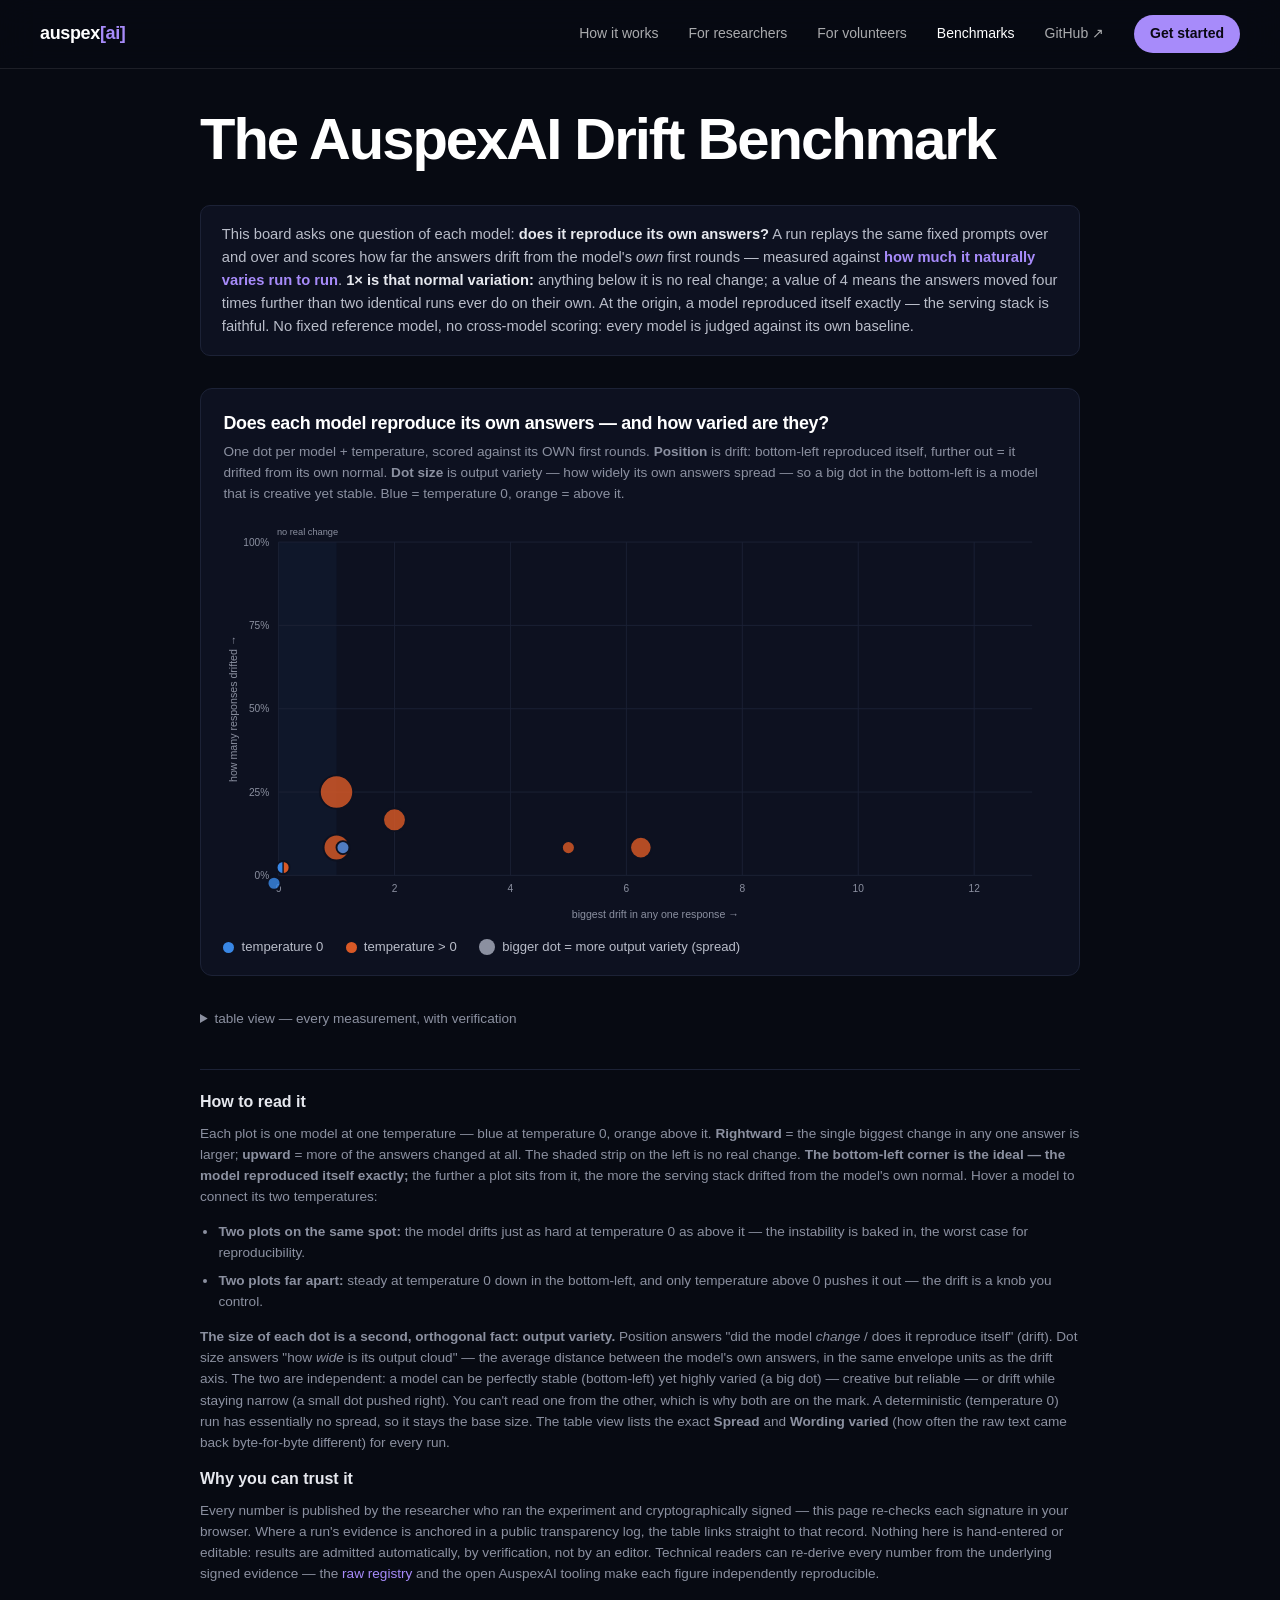
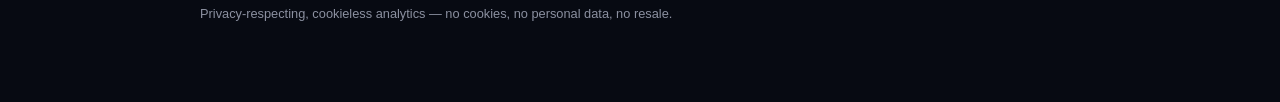
==== commit dd206ff0: "feat(benchmarks): unify drift + diversity into one chart (dispersion = dot size) Collapse the two ch" ====
--- a/benchmarks.html
+++ b/benchmarks.html
@@ -68,6 +68,7 @@
     .legend-item { display: inline-flex; align-items: center; gap: 0.45rem; }
     .swatch { width: 11px; height: 11px; border-radius: 50%; flex: none; }
     .swatch.hollow { background: transparent; border: 1.5px dashed var(--muted); }
+    .swatch.big { width: 16px; height: 16px; background: var(--muted); }
     .ray-key { display: inline-flex; align-items: center; gap: 3px; color: var(--muted); font-weight: 700; }
     .ray-line { width: 16px; height: 0; border-top: 1.5px dashed var(--muted); display: inline-block; }
     /* --- tooltip --- */
@@ -150,16 +151,15 @@
         control.</li>
     </ul>
     <p>
-      <strong>The dashed ring around a plot is a stricter, exact-wording check.</strong> The
-      position measures <em>behavioural</em> drift — whether the answers changed in their measured
-      features. The ring measures something narrower: how often the <em>raw text</em> came back
-      byte-for-byte different at all. At temperature 0 a faithful stack reproduces the exact
-      wording, so there is no ring. Under sampling the exact words legitimately vary from one worker
-      to the next even when the behaviour is identical — a wide ring over a bottom-left plot is
-      exactly that: the wording shuffles across the fleet while the behaviour holds. It is fleet
-      reproduction of the literal text, never folded into the drift score. The <strong>Spread</strong>
-      column in the table view grades it further — the average distance between a model's own
-      responses, in the same units as the drift score.
+      <strong>The size of each dot is a second, orthogonal fact: output variety.</strong> Position
+      answers "did the model <em>change</em> / does it reproduce itself" (drift). Dot size answers
+      "how <em>wide</em> is its output cloud" — the average distance between the model's own answers,
+      in the same envelope units as the drift axis. The two are independent: a model can be perfectly
+      stable (bottom-left) yet highly varied (a big dot) — creative but reliable — or drift while
+      staying narrow (a small dot pushed right). You can't read one from the other, which is why both
+      are on the mark. A deterministic (temperature 0) run has essentially no spread, so it stays the
+      base size. The table view lists the exact <strong>Spread</strong> and <strong>Wording&nbsp;varied</strong>
+      (how often the raw text came back byte-for-byte different) for every run.
     </p>
     <h3>Why you can trust it</h3>
     <p>
@@ -329,12 +329,13 @@
     root.addEventListener('mouseleave', hideTip);
   }
 
-  function tipHtml(model, cond, isT, peak, breadth, byte, runs, ok) {
+  function tipHtml(model, cond, isT, peak, breadth, byte, disp, runs, ok) {
     return '<div class="tt-model">' + enc(prettyModel(model)) + '</div>' +
       '<div class="tt-row" style="color:' + (isT ? 'var(--temp)' : 'var(--det)') + '">' + enc(cond) + '</div>' +
       '<div class="tt-row">biggest drift: <b>' + (peak == null ? '—' : peak.toFixed(1)) + '×</b></div>' +
       '<div class="tt-row">responses changed: <b>' + pctv(breadth) + '</b></div>' +
-      (byte == null ? '' : '<div class="tt-row" style="margin-top:.3rem">exact wording varied: <b>' + pctv(byte) + '</b></div>') +
+      (disp == null ? '' : '<div class="tt-row" style="margin-top:.3rem">output spread: <b>' + disp.toFixed(1) + '×</b> <span class="muted">(dot size)</span></div>') +
+      (byte == null ? '' : '<div class="tt-row">exact wording varied: <b>' + pctv(byte) + '</b></div>') +
       (runs > 1 ? '<div class="tt-row muted">mean of ' + runs + ' experiments</div>' : '<div class="tt-row muted">1 experiment</div>');
   }
 
@@ -345,6 +346,7 @@
     var line = function (label, p, color) {
       return '<div class="tt-row" style="color:' + color + '">' + label + ': biggest drift <b>' +
         (p.peak == null ? '—' : p.peak.toFixed(1)) + '×</b>, responses changed <b>' + pctv(p.breadth) + '</b>' +
+        (p.disp == null ? '' : ', spread <b>' + p.disp.toFixed(1) + '×</b>') +
         (p.byte == null ? '' : ', wording varied <b>' + pctv(p.byte) + '</b>') +
         (p.runs > 1 ? ' <span class="muted">(mean of ' + p.runs + ')</span>' : '') + '</div>';
     };
@@ -378,7 +380,8 @@
              : g.some(function (r) { return r.ok === false; }) ? false : null;
       return { model: entryModel(top, baselineModel), isT: isTemp(top), cond: condLabel(top),
         peak: mean(g, 'peak_eu') || 0, breadth: mean(g, 'breadth') || 0,
-        byte: mean(g, 'byte_divergence_rate'), runs: g.length, ok: ok };
+        byte: mean(g, 'byte_divergence_rate'), disp: mean(g, 'dispersion_eu'),
+        runs: g.length, ok: ok };
     });
 
     var W = 900, H = 440, PADL = 60, PADR = 26, PADT = 26, PADB = 54;
@@ -424,7 +427,7 @@
         var group = cells[ck], byM = {}, models = [];
         group.forEach(function (p) { if (!byM[p.model]) { byM[p.model] = []; models.push(p.model); } byM[p.model].push(p); });
         if (models.length < 2) return;                         // no cross-model stack
-        var mb = function (m) { var s = 0, c = 0; byM[m].forEach(function (p) { if (p.byte != null) { s += p.byte; c++; } }); return c ? s / c : 0; };
+        var mb = function (m) { var s = 0, c = 0; byM[m].forEach(function (p) { if (p.disp != null) { s += p.disp; c++; } }); return c ? s / c : 0; };
         models.sort(function (a, b) { return mb(a) - mb(b) || (a < b ? -1 : 1); });
         var cx0 = 0, cy0 = 0; group.forEach(function (p) { cx0 += p.cx; cy0 += p.cy; }); cx0 /= group.length; cy0 /= group.length;
         var R = Math.min(16, 5 + models.length * 2.4);
@@ -462,35 +465,23 @@
         g.forEach(function (p) { singles.push(p); });
       }
     });
-    // ── exact-wording halo ─────────────────────────────────────────────────
-    // A soft dashed ring whose radius grows with byte-divergence — how often the
-    // raw TEXT itself came back different (a stricter, exact-string reproducibility
-    // signal that rides ALONGSIDE the drift axes, never in them). Behaviour can
-    // hold while the exact wording varies: under sampling the same seed does not
-    // reproduce byte-for-byte across different workers / serving stacks (C15), so a
-    // wide ring over a bottom-left plot reads "the wording shuffles across the
-    // fleet, the behaviour holds" — fleet reproduction, NOT drift. No ring = the
-    // raw text reproduced exactly.
-    var halo = function (cx, cy, byte, model) {
-      if (byte == null || byte <= 0.02) return '';
-      var r = Math.min(30, 9 + byte * 22);
-      return '<circle class="mk" data-model="' + cssKey(model) + '" cx="' + cx + '" cy="' + cy +
-        '" r="' + r.toFixed(1) + '" fill="none" stroke="var(--muted)" stroke-width="1.5" stroke-dasharray="2 3" opacity="0.6" pointer-events="none"/>';
-    };
-    var halos = '';
-    singles.forEach(function (p) { halos += halo(p.cx, p.cy, p.byte, p.model); });
-    paired.forEach(function (pr) { halos += halo(pr.cx, pr.cy, Math.max(pr.det.byte || 0, pr.temp.byte || 0), pr.det.model); });
-    s += halos;
+    // ── output-diversity as dot SIZE ────────────────────────────────────────
+    // The dot GROWS with dispersion_eu — how WIDE the model's own output cloud is at
+    // this setting (its creative range). ORTHOGONAL to position (drift): a diverse-but-
+    // stable model is a BIG dot near the origin (e.g. phi ~4.8×), a narrow-but-drifting
+    // one a small dot far right (e.g. mistral). Runs with no spread measure (greedy /
+    // older fixed-seed) stay the base size.
+    var dotR = function (disp) { return Math.min(20, 7 + (disp || 0) * 2.3); };
     s += edges;
     singles.forEach(function (p) {
-      var col = p.isT ? '#d95926' : '#3987e5';
-      var tt = tipHtml(p.model, p.cond, p.isT, p.peak, p.breadth, p.byte, p.runs, p.ok);
-      s += '<circle class="mk" cx="' + p.cx + '" cy="' + p.cy + '" r="16" fill="transparent" data-model="' + cssKey(p.model) + '" data-tip="' + enc(tt) + '"/>';
-      s += '<circle class="mk" cx="' + p.cx + '" cy="' + p.cy + '" r="7" fill="' + col + '" stroke="#0d1120" stroke-width="2" data-model="' + cssKey(p.model) + '" data-tip="' + enc(tt) + '"/>';
+      var col = p.isT ? '#d95926' : '#3987e5', r = dotR(p.disp);
+      var tt = tipHtml(p.model, p.cond, p.isT, p.peak, p.breadth, p.byte, p.disp, p.runs, p.ok);
+      s += '<circle class="mk" cx="' + p.cx + '" cy="' + p.cy + '" r="' + Math.max(16, r + 5).toFixed(1) + '" fill="transparent" data-model="' + cssKey(p.model) + '" data-tip="' + enc(tt) + '"/>';
+      s += '<circle class="mk" cx="' + p.cx + '" cy="' + p.cy + '" r="' + r.toFixed(1) + '" fill="' + col + '" fill-opacity="0.82" stroke="#0d1120" stroke-width="2" data-model="' + cssKey(p.model) + '" data-tip="' + enc(tt) + '"/>';
       addLabel(p.model, p.cx, p.cy);
     });
     paired.forEach(function (pr) {
-      var cx = pr.cx, cy = pr.cy, r = 7, tt = pairTipHtml(pr.det, pr.temp);
+      var cx = pr.cx, cy = pr.cy, r = dotR(Math.max(pr.det.disp || 0, pr.temp.disp || 0)), tt = pairTipHtml(pr.det, pr.temp);
       // left half = deterministic (blue, sweep 0), right half = sampling (orange, sweep 1)
       var dm = ' data-model="' + cssKey(pr.det.model) + '"';
       s += '<path class="mk"' + dm + ' d="M' + cx + ',' + (cy - r) + ' A' + r + ',' + r + ' 0 0,0 ' + cx + ',' + (cy + r) + ' Z" fill="#3987e5"/>';
@@ -498,7 +489,7 @@
       s += '<line class="mk"' + dm + ' x1="' + cx + '" y1="' + (cy - r) + '" x2="' + cx + '" y2="' + (cy + r) + '" stroke="#0d1120" stroke-width="1.5"/>';
       s += '<circle class="mk"' + dm + ' cx="' + cx + '" cy="' + cy + '" r="' + r + '" fill="none" stroke="#0d1120" stroke-width="2"/>';
       // transparent hit target on TOP — one combined tooltip over the whole marker
-      s += '<circle class="mk"' + dm + ' cx="' + cx + '" cy="' + cy + '" r="16" fill="transparent" data-tip="' + enc(tt) + '"/>';
+      s += '<circle class="mk"' + dm + ' cx="' + cx + '" cy="' + cy + '" r="' + Math.max(16, r + 5).toFixed(1) + '" fill="transparent" data-tip="' + enc(tt) + '"/>';
       addLabel(pr.det.model, cx, cy);
     });
     s += labelSvg;
@@ -507,105 +498,8 @@
     var legend = '<div class="legend">' +
       '<span class="legend-item"><span class="swatch" style="background:var(--det)"></span>temperature 0</span>' +
       '<span class="legend-item"><span class="swatch" style="background:var(--temp)"></span>temperature &gt; 0</span>' +
-      '<span class="legend-item"><span class="swatch hollow"></span>ring = exact wording varied (bigger = more)</span></div>';
+      '<span class="legend-item"><span class="swatch big"></span>bigger dot = more output variety (spread)</span></div>';
     return s + legend;
-  }
-
-  // ================= CHART 2 — output diversity (dispersion × temperature) ==
-  // The DIVERSITY view: per-round seed-stream runs, whose headline is dispersion_eu
-  // (how WIDE a model's output cloud is at a temperature), NOT drift. Kept OFF the
-  // drift scatter so a diverse-but-stable model never reads as "drifting". x = the
-  // sampling temperature, y = output spread; one point per (model, temperature),
-  // same-model points connect into a line as temperatures fill in.
-  function divTipHtml(model, temp, disp, byte, runs) {
-    return '<div class="tt-model">' + enc(prettyModel(model)) + '</div>' +
-      '<div class="tt-row" style="color:var(--temp)">temperature ' + temp + '</div>' +
-      '<div class="tt-row">output spread: <b>' + (disp == null ? '—' : disp.toFixed(1) + '×') + '</b></div>' +
-      (byte == null ? '' : '<div class="tt-row">exact wording varied: <b>' + Math.round(byte * 100) + '%</b></div>') +
-      (runs > 1 ? '<div class="tt-row muted">mean of ' + runs + ' experiments</div>' : '<div class="tt-row muted">1 experiment</div>');
-  }
-
-  function chartDiversity(rows) {
-    // one point per (model, temperature) at the MEAN dispersion of its runs
-    var groups = {};
-    rows.forEach(function (r) {
-      var e = r.payload, m = entryModel(e, null), t = selfTempNum(e);
-      if (t == null) return;
-      var k = m + '|' + t;
-      (groups[k] = groups[k] || { model: m, temp: t, disp: [], byte: [], ok: [] });
-      var rep = e.report || {};
-      if (rep.dispersion_eu != null) groups[k].disp.push(rep.dispersion_eu);
-      if (rep.byte_divergence_rate != null) groups[k].byte.push(rep.byte_divergence_rate);
-      groups[k].ok.push(r.ok);
-    });
-    var avg = function (a) { return a.length ? a.reduce(function (s, v) { return s + v; }, 0) / a.length : null; };
-    var pts = Object.keys(groups).map(function (k) {
-      var g = groups[k];
-      return { model: g.model, temp: g.temp, disp: avg(g.disp) || 0, byte: avg(g.byte),
-        runs: g.disp.length,
-        ok: g.ok.every(function (x) { return x === true; }) ? true : g.ok.some(function (x) { return x === false; }) ? false : null };
-    });
-
-    var W = 900, H = 360, PADL = 60, PADR = 26, PADT = 24, PADB = 54;
-    var plotW = W - PADL - PADR, plotH = H - PADT - PADB;
-    var tempMax = Math.max(1.0, Math.max.apply(null, pts.map(function (p) { return p.temp; }))) * 1.15;
-    var dispMax = Math.max(1, Math.max.apply(null, pts.map(function (p) { return p.disp; }))) * 1.25;
-    var X = function (t) { return PADL + (t / tempMax) * plotW; };
-    var Y = function (d) { return PADT + (1 - Math.min(d / dispMax, 1)) * plotH; };
-    var s = '<svg viewBox="0 0 ' + W + ' ' + H + '" role="img" aria-label="how much output variety each model produces by temperature">';
-    // y gridlines (dispersion, EU)
-    ticksEu(dispMax).forEach(function (d) {
-      s += '<line x1="' + PADL + '" y1="' + Y(d) + '" x2="' + (W - PADR) + '" y2="' + Y(d) + '" stroke="#1c2236"/>';
-      s += '<text x="' + (PADL - 10) + '" y="' + (Y(d) + 4) + '" fill="#8b90a0" font-size="11" text-anchor="end">' + d + '×</text>';
-    });
-    // x ticks (temperature)
-    [0, 0.2, 0.4, 0.6, 0.8, 1.0].filter(function (t) { return t <= tempMax; }).forEach(function (t) {
-      s += '<line x1="' + X(t) + '" y1="' + PADT + '" x2="' + X(t) + '" y2="' + (H - PADB) + '" stroke="#1c2236"/>';
-      s += '<text x="' + X(t) + '" y="' + (H - PADB + 18) + '" fill="#8b90a0" font-size="11" text-anchor="middle">' + t + '</text>';
-    });
-    s += '<text x="' + (PADL + plotW / 2) + '" y="' + (H - 8) + '" fill="#8b90a0" font-size="11.5" text-anchor="middle">sampling temperature →</text>';
-    s += '<text transform="translate(15,' + (PADT + plotH / 2) + ') rotate(-90)" fill="#8b90a0" font-size="11.5" text-anchor="middle">output spread (envelope units) →</text>';
-    // same-model connectors (light) so a model's curve reads as temperatures fill in
-    var byModel = {};
-    pts.forEach(function (p) { (byModel[p.model] = byModel[p.model] || []).push(p); });
-    var cssKey = function (mm) { return mm.replace(/[^a-z0-9]/gi, '_'); };
-    Object.keys(byModel).forEach(function (m) {
-      var g = byModel[m].slice().sort(function (a, b) { return a.temp - b.temp; });
-      for (var i = 1; i < g.length; i++) {
-        s += '<line class="mk reveal" data-model="' + cssKey(m) + '" x1="' + X(g[i - 1].temp) + '" y1="' + Y(g[i - 1].disp) +
-          '" x2="' + X(g[i].temp) + '" y2="' + Y(g[i].disp) + '" stroke="#a78bfa" stroke-width="2" opacity="0" pointer-events="none"/>';
-      }
-    });
-    // dots + labels
-    var labels = [];
-    pts.forEach(function (p) {
-      var cx = X(p.temp), cy = Y(p.disp), tt = divTipHtml(p.model, p.temp, p.disp, p.byte, p.runs);
-      s += '<circle class="mk" cx="' + cx + '" cy="' + cy + '" r="16" fill="transparent" data-model="' + cssKey(p.model) + '" data-tip="' + enc(tt) + '"/>';
-      s += '<circle class="mk" cx="' + cx + '" cy="' + cy + '" r="7" fill="#d95926" stroke="#0d1120" stroke-width="2" data-model="' + cssKey(p.model) + '" data-tip="' + enc(tt) + '"/>';
-      labels.push({ text: prettyModel(p.model), x: cx + 11, y: cy + 4, anchor: 'start', dotx: cx, doty: cy, fill: '#e6e8ee' });
-    });
-    s += layoutLabels(labels, PADT, H - PADB, pts.map(function (p) { return { x: X(p.temp), y: Y(p.disp) }; }));
-    s += '</svg>';
-    return s;
-  }
-
-  function diversityTable(rows) {
-    var body = rows.map(function (r) {
-      var e = r.payload, rep = e.report || {}, m = entryModel(e, null);
-      var obs = rekor((e.observation || {}).attestation);
-      var sig = r.ok === true ? '<span class="sig-ok">✓</span>' : r.ok === false ? '<span class="sig-bad">✗</span>' : '<span class="muted">…</span>';
-      var t = selfTempNum(e);
-      return '<tr>' +
-        '<td><span class="dot" style="background:var(--temp)"></span>' + enc(prettyModel(m)) + '</td>' +
-        '<td class="num">' + (t == null ? '—' : t) + '</td>' +
-        '<td class="num">' + (rep.dispersion_eu == null ? '—' : rep.dispersion_eu.toFixed(1) + '×') + '</td>' +
-        '<td class="num">' + (rep.byte_divergence_rate == null ? '—' : Math.round(rep.byte_divergence_rate * 100) + '%') + '</td>' +
-        '<td>' + sig + (obs ? ' · <a href="' + obs + '">record ↗</a>' : ' <span class="muted">· record pending</span>') + '</td>' +
-        '</tr>';
-    }).join('');
-    return '<details class="dv"><summary>table view — every diversity measurement, with verification</summary>' +
-      '<table class="dv-table"><thead><tr><th>Model</th><th>Temperature</th><th>Output spread</th><th>Wording varied</th><th>Signature / record</th></tr></thead>' +
-      '<tbody>' + body + '</tbody></table></details>';
   }
 
   // ================= TABLE VIEW (every raw measurement) ====================
@@ -643,44 +537,35 @@
       // the serving stack reproduces it). The retired Gemma-anchor cross-reference
       // entries stay in the raw registry for provenance, but they measured a
       // different question and are no longer the science shown here.
-      var rows = valid.filter(function (o) { return o.payload.entry_kind === 'self_baseline'; });
+      // ONE chart: DRIFT (position = does it reproduce its own answers) + DIVERSITY
+      // (dot size = how wide its output cloud is). Two orthogonal facts on one mark —
+      // a diverse-but-stable model is a big dot near the origin; a drifting-but-narrow
+      // one a small dot far right. EXCLUDE an UNCALIBRATED per-round run (dispersion set
+      // but calibrate_envelope off): its raw peak is fake drift (the varied baseline
+      // reads as motion), so it would misplace on the drift axis.
+      var rows = valid.filter(function (o) {
+        var p = o.payload;
+        if (p.entry_kind !== 'self_baseline') return false;
+        var rep = p.report || {}, sb = p.self_baseline || {};
+        return !(rep.dispersion_eu != null && !sb.calibrate_envelope);
+      });
       if (!rows.length) {
         board.innerHTML = '<div class="empty">No self-drift benchmarks published yet. A completed run scored against its own baseline — at temperature 0 or under seeded sampling — appears here once its researcher publishes the signed score (<code>auspexai-tenant benchmark publish</code>).</div>';
         return;
       }
-      // Split DRIFT (fixed seed — "does it reproduce its own answers") from DIVERSITY
-      // (per-round seed-stream — "how much variety does it produce"). Different
-      // measurements → separate views; a per-round run's peak is diversity, not drift,
-      // so it must never sit on the drift scatter (diversity_seed_stream_design.md §5).
-      var driftRows = rows.filter(function (o) { return !isDiversity(o.payload); });
-      var divRows = rows.filter(function (o) { return isDiversity(o.payload); });
-
       // Self-drift lands near the noise floor for a reproducible model, so scale the
       // x-axis to the data (never the fixed 0–10 of the anchor board) — but always
       // show the 1× "no real change" band so "at the origin = reproduced itself" reads.
-      var peakMax = Math.max.apply(null, driftRows.map(function (r) { return (r.payload.report || {}).peak_eu || 0; }).concat([0]));
+      var peakMax = Math.max.apply(null, rows.map(function (r) { return (r.payload.report || {}).peak_eu || 0; }).concat([0]));
       var maxEu = Math.max(2, peakMax * 1.3);
 
-      var html = '';
-      if (driftRows.length) {
-        html +=
-          '<div class="chart-card">' +
-            '<div class="chart-title">Does each model reproduce its own answers?</div>' +
-            '<div class="chart-sub">Each plot is one model at one temperature, scored against its OWN first rounds on the same fixed prompts. Bottom-left corner = it reproduced itself exactly; further out = the serving stack drifted from the model\'s own normal. Hover a model to connect its two temperatures.</div>' +
-            chartMagBreadth(driftRows, null, maxEu) +
-          '</div>' +
-          tableView(driftRows, null);
-      }
-      if (divRows.length) {
-        html +=
-          '<div class="chart-card">' +
-            '<div class="chart-title">How much variety does each model produce?</div>' +
-            '<div class="chart-sub">Runs under a per-round seed-stream: each prompt is re-drawn with a fresh seed, so the spread of a model\'s own answers is its creative range at that temperature — output spread, not drift. Higher = more varied. This is a different question from the drift board above, and fills in as more temperatures are run.</div>' +
-            chartDiversity(divRows) +
-          '</div>' +
-          diversityTable(divRows);
-      }
-      board.innerHTML = html;
+      board.innerHTML =
+        '<div class="chart-card">' +
+          '<div class="chart-title">Does each model reproduce its own answers — and how varied are they?</div>' +
+          '<div class="chart-sub">One dot per model + temperature, scored against its OWN first rounds. <b>Position</b> is drift: bottom-left reproduced itself, further out = it drifted from its own normal. <b>Dot size</b> is output variety — how widely its own answers spread — so a big dot in the bottom-left is a model that is creative yet stable. Blue = temperature 0, orange = above it.</div>' +
+          chartMagBreadth(rows, null, maxEu) +
+        '</div>' +
+        tableView(rows, null);
       bindTips(board);
       // Hover focus: bring the hovered model's plot–edge–plot to the foreground —
       // its dots + temperature connector + label go full; every other model dims
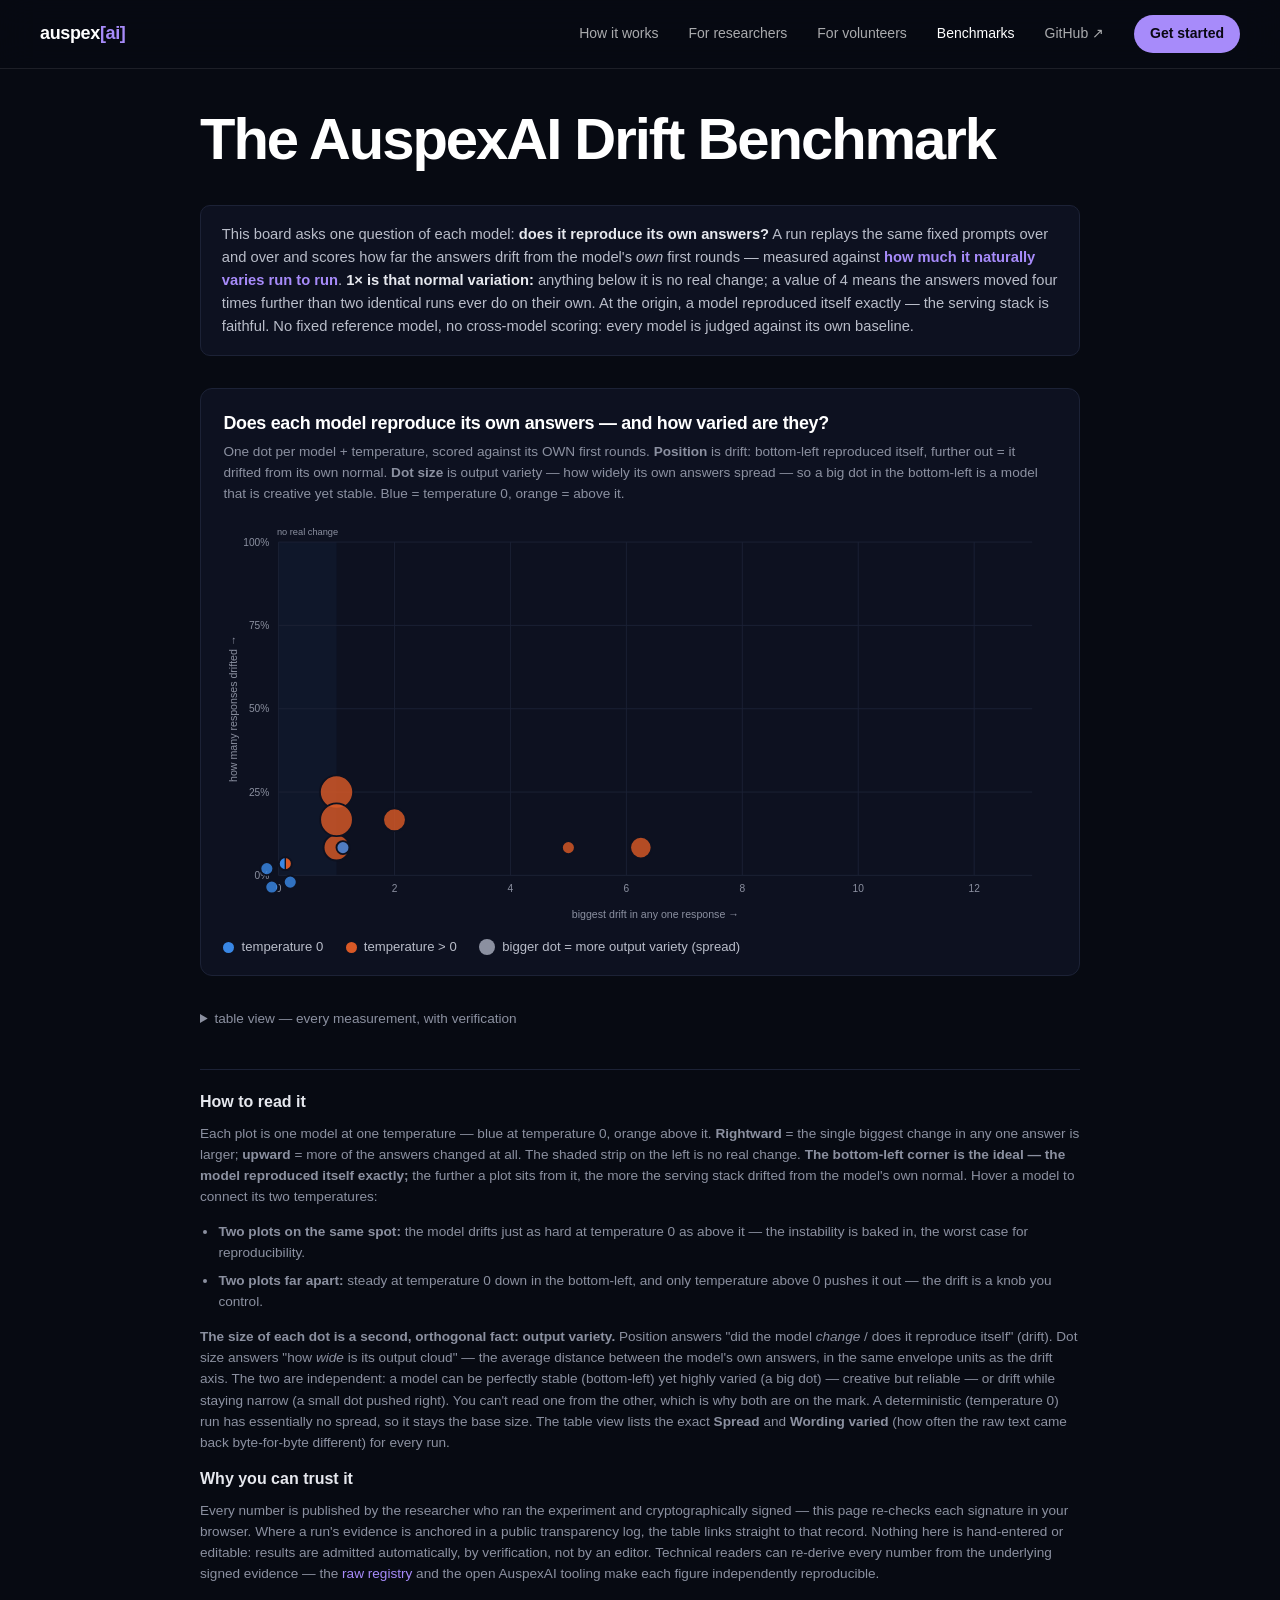
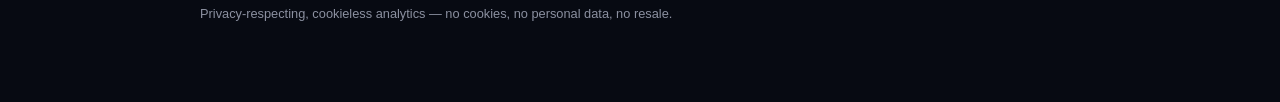
==== commit ad7d35ac: "fix(benchmarks): gate per-round exclusion on dispersion>0, not non-null Greedy (temp 0) self-baselin" ====
--- a/benchmarks.html
+++ b/benchmarks.html
@@ -540,14 +540,19 @@
       // ONE chart: DRIFT (position = does it reproduce its own answers) + DIVERSITY
       // (dot size = how wide its output cloud is). Two orthogonal facts on one mark —
       // a diverse-but-stable model is a big dot near the origin; a drifting-but-narrow
-      // one a small dot far right. EXCLUDE an UNCALIBRATED per-round run (dispersion set
+      // one a small dot far right. EXCLUDE an UNCALIBRATED per-round run (real spread
       // but calibrate_envelope off): its raw peak is fake drift (the varied baseline
-      // reads as motion), so it would misplace on the drift axis.
+      // reads as motion), so it would misplace on the drift axis. Gate on dispersion_eu
+      // > 0 (REAL spread), NOT merely non-null: a greedy (temp 0) run now honestly
+      // reports dispersion_eu = 0.0 (SDK >= 0.6.63 — byte-perfect, zero spread), and a
+      // `!= null` gate wrongly swept those byte-perfect drift anchors off the board.
+      // Only a varied baseline (dispersion > 0) that wasn't calibrated is the fake-drift
+      // case; a calibrated per-round run (calibrate_envelope on) is always kept.
       var rows = valid.filter(function (o) {
         var p = o.payload;
         if (p.entry_kind !== 'self_baseline') return false;
         var rep = p.report || {}, sb = p.self_baseline || {};
-        return !(rep.dispersion_eu != null && !sb.calibrate_envelope);
+        return !(rep.dispersion_eu > 0 && !sb.calibrate_envelope);
       });
       if (!rows.length) {
         board.innerHTML = '<div class="empty">No self-drift benchmarks published yet. A completed run scored against its own baseline — at temperature 0 or under seeded sampling — appears here once its researcher publishes the signed score (<code>auspexai-tenant benchmark publish</code>).</div>';
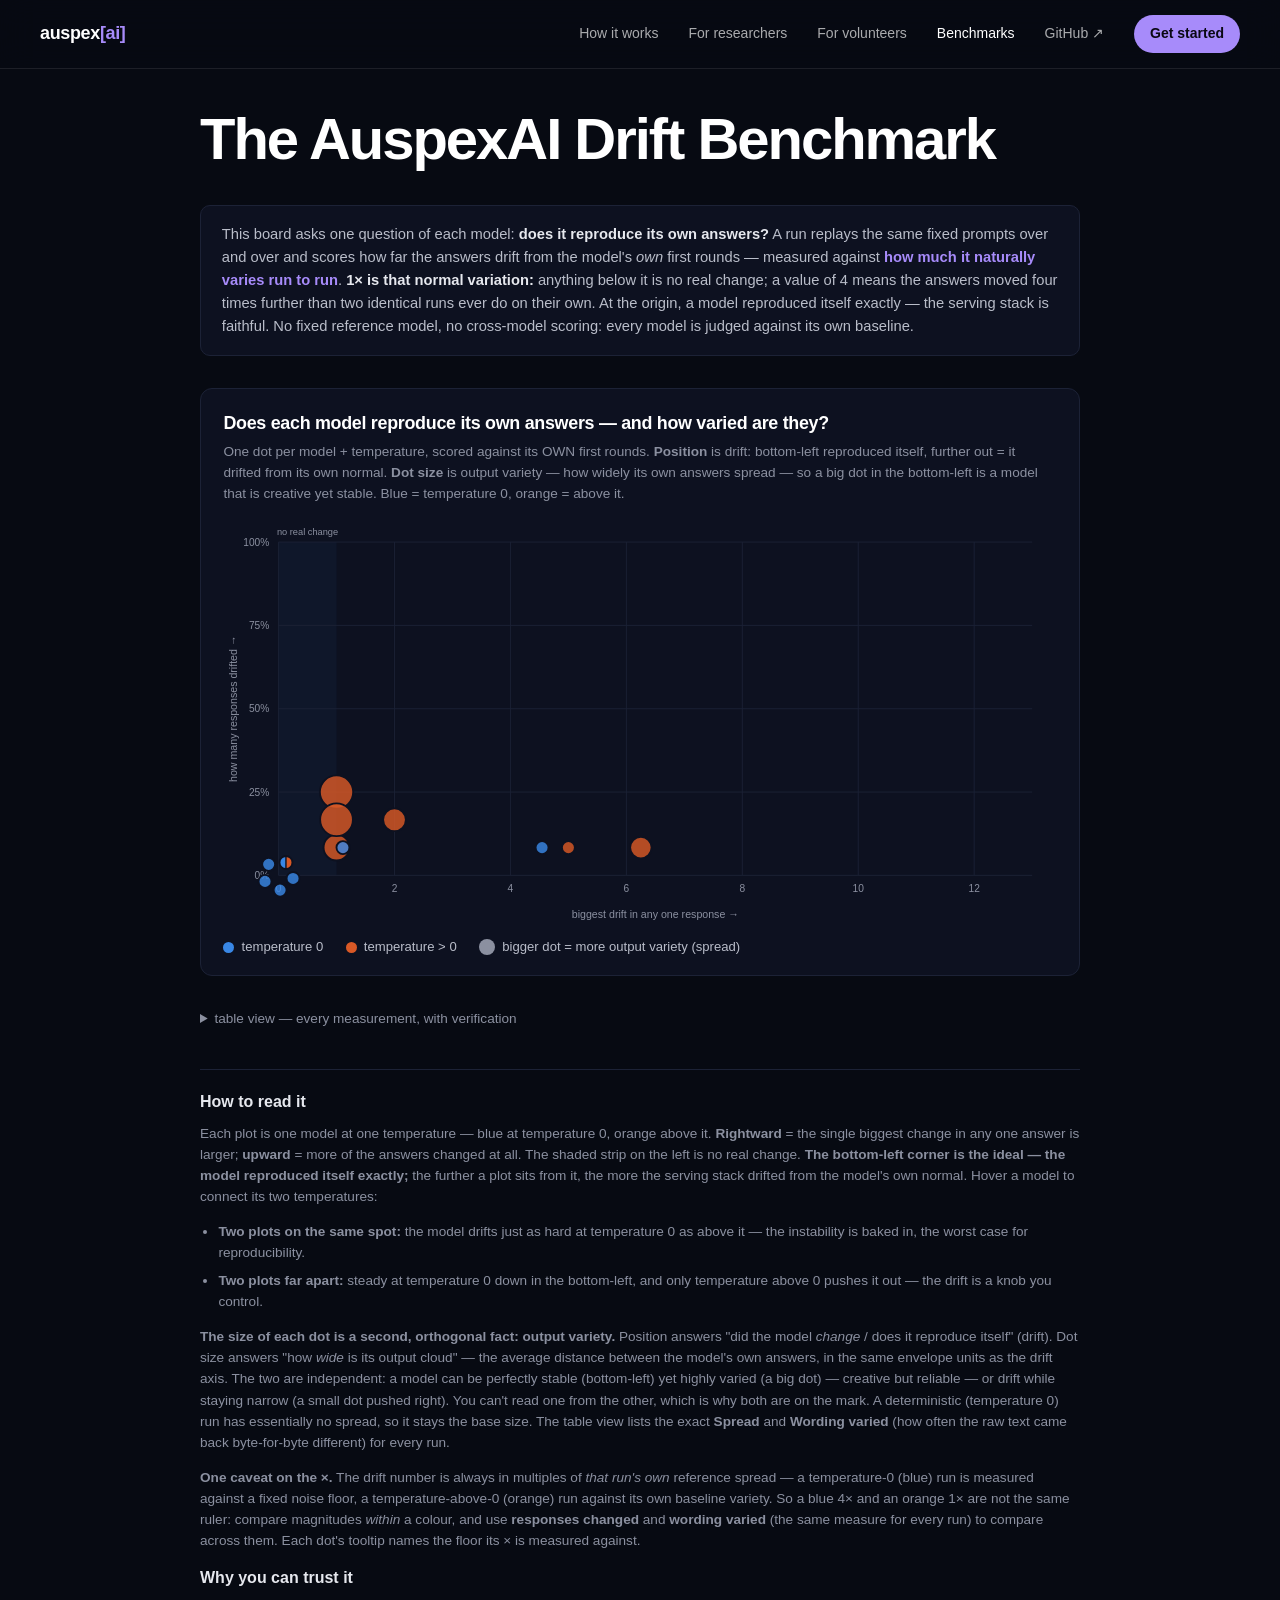
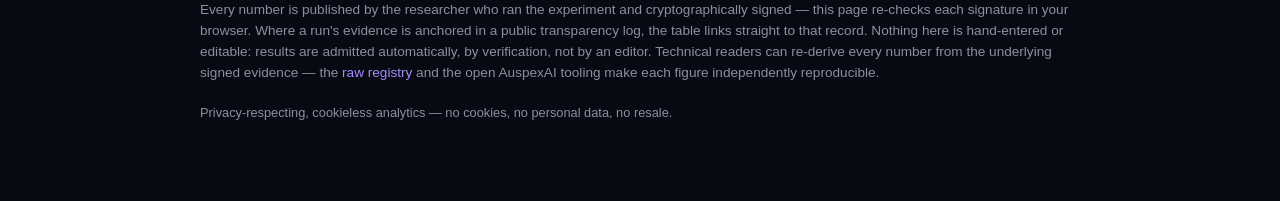
==== commit a6339faa: "feat(benchmarks): name each point's reference floor (calibrated vs fixed) The drift × is in multiple" ====
--- a/benchmarks.html
+++ b/benchmarks.html
@@ -161,6 +161,15 @@
       base size. The table view lists the exact <strong>Spread</strong> and <strong>Wording&nbsp;varied</strong>
       (how often the raw text came back byte-for-byte different) for every run.
     </p>
+    <p>
+      <strong>One caveat on the&nbsp;×.</strong> The drift number is always in multiples of
+      <em>that run's own</em> reference spread — a temperature-0 (blue) run is measured against a
+      fixed noise floor, a temperature-above-0 (orange) run against its own baseline variety. So a
+      blue&nbsp;4× and an orange&nbsp;1× are not the same ruler: compare magnitudes <em>within</em> a
+      colour, and use <strong>responses&nbsp;changed</strong> and <strong>wording&nbsp;varied</strong>
+      (the same measure for every run) to compare across them. Each dot's tooltip names the floor its
+      × is measured against.
+    </p>
     <h3>Why you can trust it</h3>
     <p>
       Every number is published by the researcher who ran the experiment and cryptographically
@@ -246,6 +255,14 @@
   // Absent on legacy entries → "fixed" (they were all drift runs).
   function selfSeedPolicy(e) { return (e.self_baseline || {}).seed_policy || 'fixed'; }
   function isDiversity(e) { return isSelf(e) && selfSeedPolicy(e) === 'per_round'; }
+  // Which reference floor a run's peak-EU (drift ×) is measured against. A calibrated
+  // per-round run is scored against its OWN baseline spread; a greedy/fixed-seed run
+  // against the fixed C7 noise floor. Same "×" therefore means DIFFERENT floors — named
+  // in each tooltip so a blue (fixed-floor) point isn't read on the same ruler as an
+  // orange (self-calibrated) one. This is inherent (a greedy run has no baseline spread
+  // to calibrate against), so it's disclosed, not unified.
+  function selfCalibrated(e) { return !!(e.self_baseline || {}).calibrate_envelope; }
+  function envNote(e) { return selfCalibrated(e) ? 'its own baseline spread' : 'the fixed noise floor'; }
   function selfTempNum(e) {
     var m = /temp=([0-9.]+)/.exec(selfGen(e) || '');
     return m ? parseFloat(m[1]) : null;
@@ -329,10 +346,11 @@
     root.addEventListener('mouseleave', hideTip);
   }
 
-  function tipHtml(model, cond, isT, peak, breadth, byte, disp, runs, ok) {
+  function tipHtml(model, cond, isT, peak, breadth, byte, disp, runs, ok, env) {
     return '<div class="tt-model">' + enc(prettyModel(model)) + '</div>' +
       '<div class="tt-row" style="color:' + (isT ? 'var(--temp)' : 'var(--det)') + '">' + enc(cond) + '</div>' +
-      '<div class="tt-row">biggest drift: <b>' + (peak == null ? '—' : peak.toFixed(1)) + '×</b></div>' +
+      '<div class="tt-row">biggest drift: <b>' + (peak == null ? '—' : peak.toFixed(1)) + '×</b>' +
+        (env ? ' <span class="muted">(× ' + enc(env) + ')</span>' : '') + '</div>' +
       '<div class="tt-row">responses changed: <b>' + pctv(breadth) + '</b></div>' +
       (disp == null ? '' : '<div class="tt-row" style="margin-top:.3rem">output spread: <b>' + disp.toFixed(1) + '×</b> <span class="muted">(dot size)</span></div>') +
       (byte == null ? '' : '<div class="tt-row">exact wording varied: <b>' + pctv(byte) + '</b></div>') +
@@ -345,7 +363,8 @@
   function pairTipHtml(det, temp) {
     var line = function (label, p, color) {
       return '<div class="tt-row" style="color:' + color + '">' + label + ': biggest drift <b>' +
-        (p.peak == null ? '—' : p.peak.toFixed(1)) + '×</b>, responses changed <b>' + pctv(p.breadth) + '</b>' +
+        (p.peak == null ? '—' : p.peak.toFixed(1)) + '×</b>' + (p.env ? ' <span class="muted">(× ' + enc(p.env) + ')</span>' : '') +
+        ', responses changed <b>' + pctv(p.breadth) + '</b>' +
         (p.disp == null ? '' : ', spread <b>' + p.disp.toFixed(1) + '×</b>') +
         (p.byte == null ? '' : ', wording varied <b>' + pctv(p.byte) + '</b>') +
         (p.runs > 1 ? ' <span class="muted">(mean of ' + p.runs + ')</span>' : '') + '</div>';
@@ -381,7 +400,7 @@
       return { model: entryModel(top, baselineModel), isT: isTemp(top), cond: condLabel(top),
         peak: mean(g, 'peak_eu') || 0, breadth: mean(g, 'breadth') || 0,
         byte: mean(g, 'byte_divergence_rate'), disp: mean(g, 'dispersion_eu'),
-        runs: g.length, ok: ok };
+        runs: g.length, ok: ok, env: envNote(top) };
     });
 
     var W = 900, H = 440, PADL = 60, PADR = 26, PADT = 26, PADB = 54;
@@ -475,7 +494,7 @@
     s += edges;
     singles.forEach(function (p) {
       var col = p.isT ? '#d95926' : '#3987e5', r = dotR(p.disp);
-      var tt = tipHtml(p.model, p.cond, p.isT, p.peak, p.breadth, p.byte, p.disp, p.runs, p.ok);
+      var tt = tipHtml(p.model, p.cond, p.isT, p.peak, p.breadth, p.byte, p.disp, p.runs, p.ok, p.env);
       s += '<circle class="mk" cx="' + p.cx + '" cy="' + p.cy + '" r="' + Math.max(16, r + 5).toFixed(1) + '" fill="transparent" data-model="' + cssKey(p.model) + '" data-tip="' + enc(tt) + '"/>';
       s += '<circle class="mk" cx="' + p.cx + '" cy="' + p.cy + '" r="' + r.toFixed(1) + '" fill="' + col + '" fill-opacity="0.82" stroke="#0d1120" stroke-width="2" data-model="' + cssKey(p.model) + '" data-tip="' + enc(tt) + '"/>';
       addLabel(p.model, p.cx, p.cy);
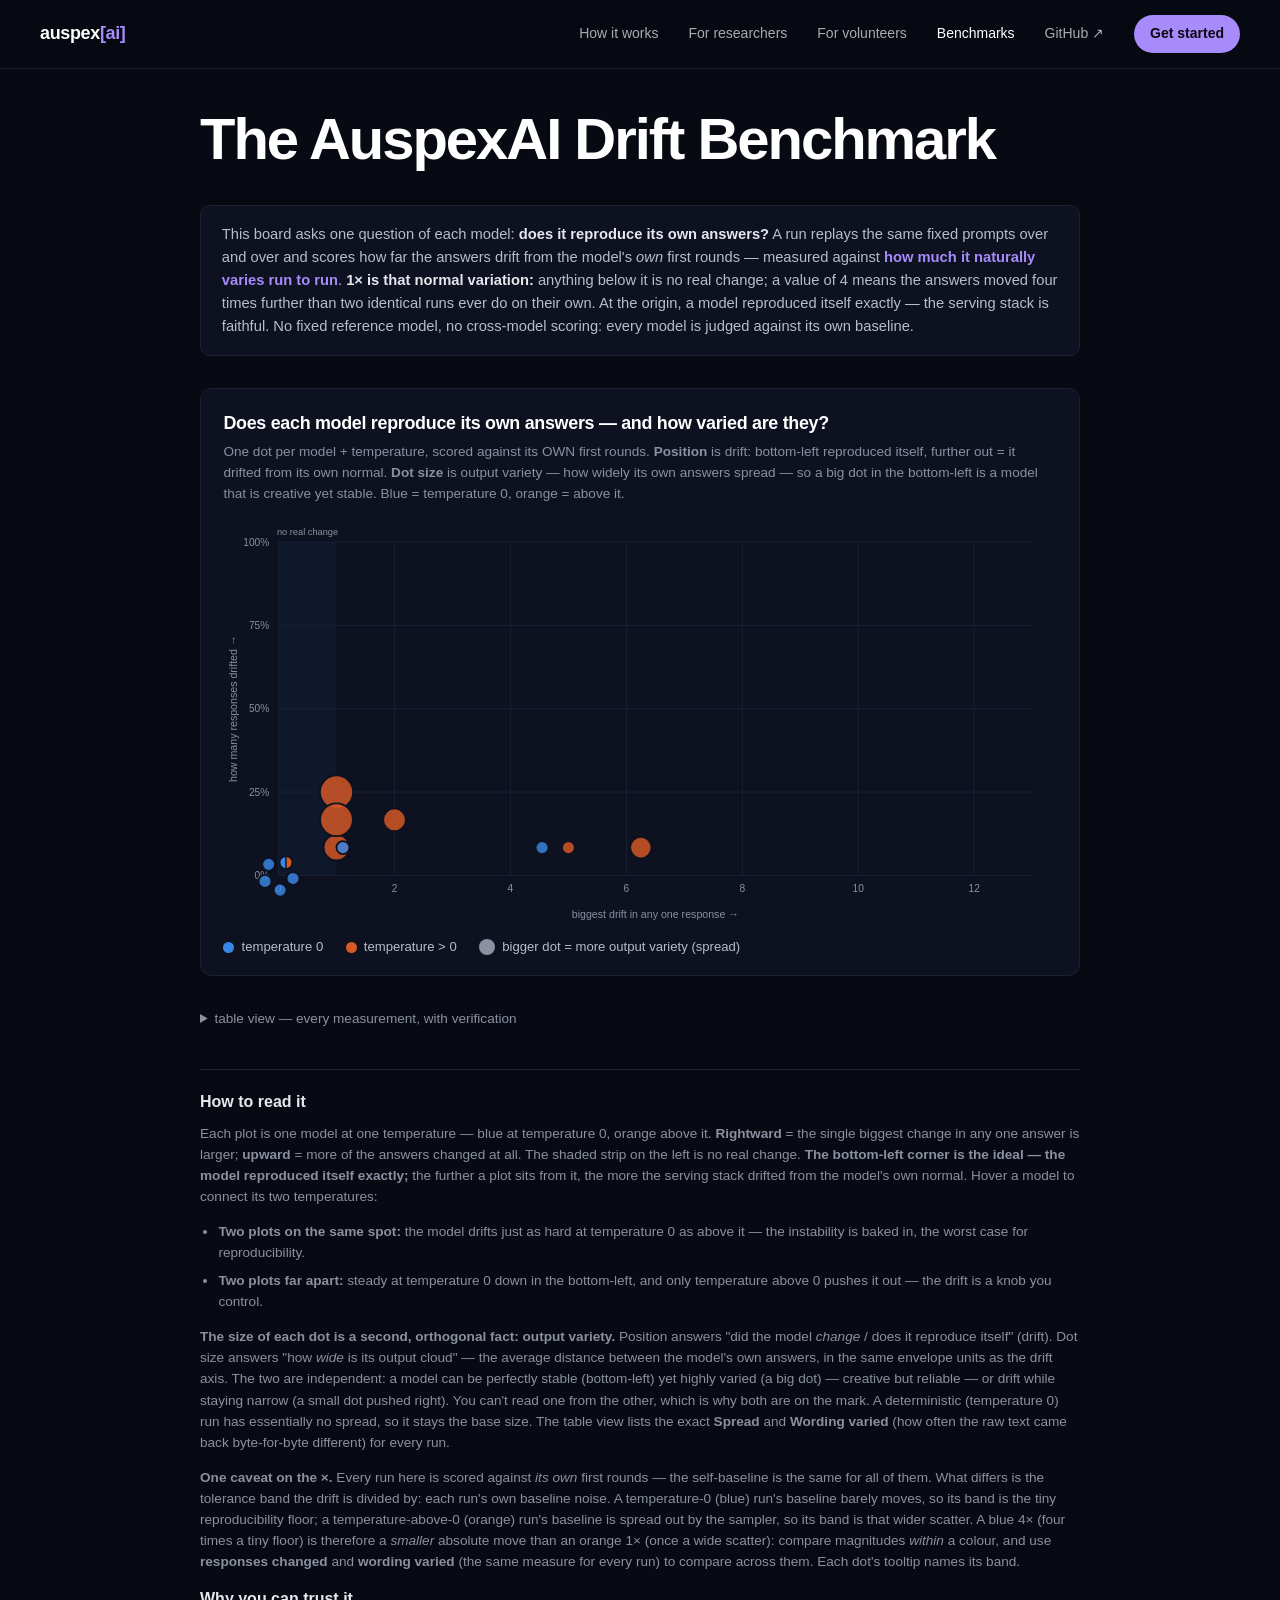
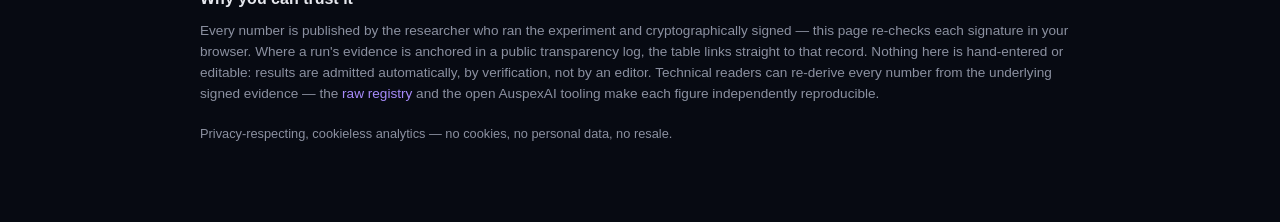
==== commit cd3724d3: "fix(benchmarks): correct the drift-× caveat — all runs ARE self-baselined The previous copy said a t" ====
--- a/benchmarks.html
+++ b/benchmarks.html
@@ -162,13 +162,15 @@
       (how often the raw text came back byte-for-byte different) for every run.
     </p>
     <p>
-      <strong>One caveat on the&nbsp;×.</strong> The drift number is always in multiples of
-      <em>that run's own</em> reference spread — a temperature-0 (blue) run is measured against a
-      fixed noise floor, a temperature-above-0 (orange) run against its own baseline variety. So a
-      blue&nbsp;4× and an orange&nbsp;1× are not the same ruler: compare magnitudes <em>within</em> a
-      colour, and use <strong>responses&nbsp;changed</strong> and <strong>wording&nbsp;varied</strong>
-      (the same measure for every run) to compare across them. Each dot's tooltip names the floor its
-      × is measured against.
+      <strong>One caveat on the&nbsp;×.</strong> Every run here is scored against <em>its own</em>
+      first rounds — the self-baseline is the same for all of them. What differs is the tolerance
+      band the drift is divided by: each run's own baseline noise. A temperature-0 (blue) run's
+      baseline barely moves, so its band is the tiny reproducibility floor; a temperature-above-0
+      (orange) run's baseline is spread out by the sampler, so its band is that wider scatter. A
+      blue&nbsp;4× (four times a tiny floor) is therefore a <em>smaller</em> absolute move than an
+      orange&nbsp;1× (once a wide scatter): compare magnitudes <em>within</em> a colour, and use
+      <strong>responses&nbsp;changed</strong> and <strong>wording&nbsp;varied</strong> (the same
+      measure for every run) to compare across them. Each dot's tooltip names its band.
     </p>
     <h3>Why you can trust it</h3>
     <p>
@@ -255,14 +257,16 @@
   // Absent on legacy entries → "fixed" (they were all drift runs).
   function selfSeedPolicy(e) { return (e.self_baseline || {}).seed_policy || 'fixed'; }
   function isDiversity(e) { return isSelf(e) && selfSeedPolicy(e) === 'per_round'; }
-  // Which reference floor a run's peak-EU (drift ×) is measured against. A calibrated
-  // per-round run is scored against its OWN baseline spread; a greedy/fixed-seed run
-  // against the fixed C7 noise floor. Same "×" therefore means DIFFERENT floors — named
-  // in each tooltip so a blue (fixed-floor) point isn't read on the same ruler as an
-  // orange (self-calibrated) one. This is inherent (a greedy run has no baseline spread
-  // to calibrate against), so it's disclosed, not unified.
+  // EVERY run is self-baselined (drift from its OWN first-K rounds) — that reference is
+  // uniform across greedy and sampling. What differs is the tolerance BAND the drift is
+  // divided by: each run's own baseline noise, floored at the C7 reproducibility floor.
+  // A greedy run's baseline is byte-stable, so its band = the floor; a per-round run's
+  // baseline is spread by the sampler, so its band = that (wider) scatter. So a blue 4×
+  // (× a tiny floor) is a SMALLER absolute move than an orange 1× (× a wide scatter) —
+  // the tooltip names each band so the two aren't read on one absolute scale. It is one
+  // rule (band = max(own baseline scatter, floor)); greedy just sits at the floor.
   function selfCalibrated(e) { return !!(e.self_baseline || {}).calibrate_envelope; }
-  function envNote(e) { return selfCalibrated(e) ? 'its own baseline spread' : 'the fixed noise floor'; }
+  function envNote(e) { return selfCalibrated(e) ? 'its own baseline scatter' : 'the reproducibility floor'; }
   function selfTempNum(e) {
     var m = /temp=([0-9.]+)/.exec(selfGen(e) || '');
     return m ? parseFloat(m[1]) : null;
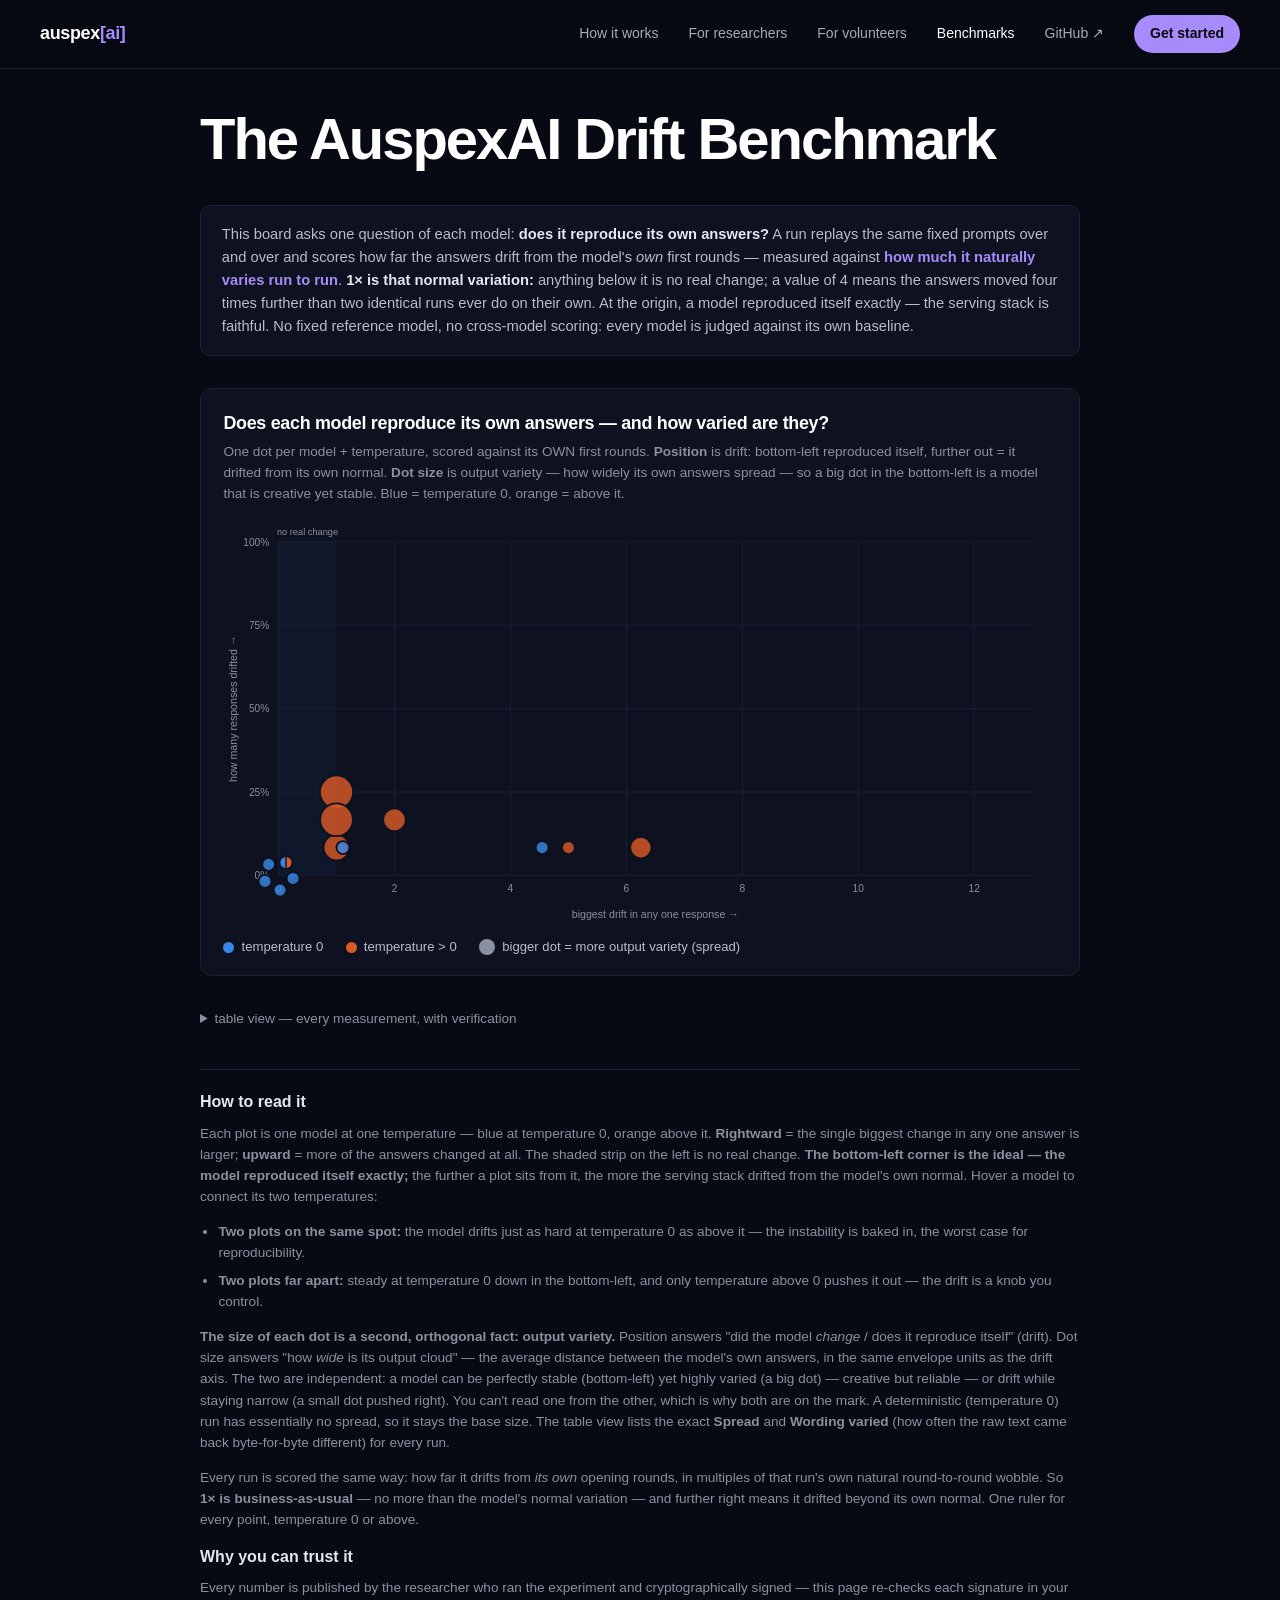
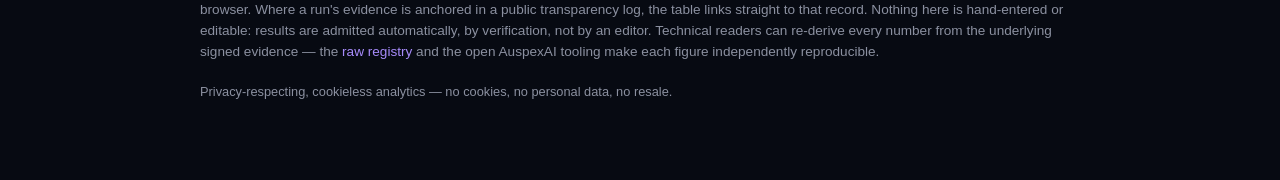
==== commit 0f930a04: "refactor(benchmarks): one ruler — drop the per-regime envelope disclosure Every run now self-calibra" ====
--- a/benchmarks.html
+++ b/benchmarks.html
@@ -162,15 +162,11 @@
       (how often the raw text came back byte-for-byte different) for every run.
     </p>
     <p>
-      <strong>One caveat on the&nbsp;×.</strong> Every run here is scored against <em>its own</em>
-      first rounds — the self-baseline is the same for all of them. What differs is the tolerance
-      band the drift is divided by: each run's own baseline noise. A temperature-0 (blue) run's
-      baseline barely moves, so its band is the tiny reproducibility floor; a temperature-above-0
-      (orange) run's baseline is spread out by the sampler, so its band is that wider scatter. A
-      blue&nbsp;4× (four times a tiny floor) is therefore a <em>smaller</em> absolute move than an
-      orange&nbsp;1× (once a wide scatter): compare magnitudes <em>within</em> a colour, and use
-      <strong>responses&nbsp;changed</strong> and <strong>wording&nbsp;varied</strong> (the same
-      measure for every run) to compare across them. Each dot's tooltip names its band.
+      Every run is scored the same way: how far it drifts from <em>its own</em> opening rounds,
+      in multiples of that run's own natural round-to-round wobble. So <strong>1× is
+      business&#8209;as&#8209;usual</strong> — no more than the model's normal variation — and
+      further right means it drifted beyond its own normal. One ruler for every point, temperature
+      0 or above.
     </p>
     <h3>Why you can trust it</h3>
     <p>
@@ -257,16 +253,6 @@
   // Absent on legacy entries → "fixed" (they were all drift runs).
   function selfSeedPolicy(e) { return (e.self_baseline || {}).seed_policy || 'fixed'; }
   function isDiversity(e) { return isSelf(e) && selfSeedPolicy(e) === 'per_round'; }
-  // EVERY run is self-baselined (drift from its OWN first-K rounds) — that reference is
-  // uniform across greedy and sampling. What differs is the tolerance BAND the drift is
-  // divided by: each run's own baseline noise, floored at the C7 reproducibility floor.
-  // A greedy run's baseline is byte-stable, so its band = the floor; a per-round run's
-  // baseline is spread by the sampler, so its band = that (wider) scatter. So a blue 4×
-  // (× a tiny floor) is a SMALLER absolute move than an orange 1× (× a wide scatter) —
-  // the tooltip names each band so the two aren't read on one absolute scale. It is one
-  // rule (band = max(own baseline scatter, floor)); greedy just sits at the floor.
-  function selfCalibrated(e) { return !!(e.self_baseline || {}).calibrate_envelope; }
-  function envNote(e) { return selfCalibrated(e) ? 'its own baseline scatter' : 'the reproducibility floor'; }
   function selfTempNum(e) {
     var m = /temp=([0-9.]+)/.exec(selfGen(e) || '');
     return m ? parseFloat(m[1]) : null;
@@ -350,11 +336,10 @@
     root.addEventListener('mouseleave', hideTip);
   }
 
-  function tipHtml(model, cond, isT, peak, breadth, byte, disp, runs, ok, env) {
+  function tipHtml(model, cond, isT, peak, breadth, byte, disp, runs, ok) {
     return '<div class="tt-model">' + enc(prettyModel(model)) + '</div>' +
       '<div class="tt-row" style="color:' + (isT ? 'var(--temp)' : 'var(--det)') + '">' + enc(cond) + '</div>' +
-      '<div class="tt-row">biggest drift: <b>' + (peak == null ? '—' : peak.toFixed(1)) + '×</b>' +
-        (env ? ' <span class="muted">(× ' + enc(env) + ')</span>' : '') + '</div>' +
+      '<div class="tt-row">biggest drift: <b>' + (peak == null ? '—' : peak.toFixed(1)) + '×</b></div>' +
       '<div class="tt-row">responses changed: <b>' + pctv(breadth) + '</b></div>' +
       (disp == null ? '' : '<div class="tt-row" style="margin-top:.3rem">output spread: <b>' + disp.toFixed(1) + '×</b> <span class="muted">(dot size)</span></div>') +
       (byte == null ? '' : '<div class="tt-row">exact wording varied: <b>' + pctv(byte) + '</b></div>') +
@@ -367,8 +352,7 @@
   function pairTipHtml(det, temp) {
     var line = function (label, p, color) {
       return '<div class="tt-row" style="color:' + color + '">' + label + ': biggest drift <b>' +
-        (p.peak == null ? '—' : p.peak.toFixed(1)) + '×</b>' + (p.env ? ' <span class="muted">(× ' + enc(p.env) + ')</span>' : '') +
-        ', responses changed <b>' + pctv(p.breadth) + '</b>' +
+        (p.peak == null ? '—' : p.peak.toFixed(1)) + '×</b>, responses changed <b>' + pctv(p.breadth) + '</b>' +
         (p.disp == null ? '' : ', spread <b>' + p.disp.toFixed(1) + '×</b>') +
         (p.byte == null ? '' : ', wording varied <b>' + pctv(p.byte) + '</b>') +
         (p.runs > 1 ? ' <span class="muted">(mean of ' + p.runs + ')</span>' : '') + '</div>';
@@ -404,7 +388,7 @@
       return { model: entryModel(top, baselineModel), isT: isTemp(top), cond: condLabel(top),
         peak: mean(g, 'peak_eu') || 0, breadth: mean(g, 'breadth') || 0,
         byte: mean(g, 'byte_divergence_rate'), disp: mean(g, 'dispersion_eu'),
-        runs: g.length, ok: ok, env: envNote(top) };
+        runs: g.length, ok: ok };
     });
 
     var W = 900, H = 440, PADL = 60, PADR = 26, PADT = 26, PADB = 54;
@@ -498,7 +482,7 @@
     s += edges;
     singles.forEach(function (p) {
       var col = p.isT ? '#d95926' : '#3987e5', r = dotR(p.disp);
-      var tt = tipHtml(p.model, p.cond, p.isT, p.peak, p.breadth, p.byte, p.disp, p.runs, p.ok, p.env);
+      var tt = tipHtml(p.model, p.cond, p.isT, p.peak, p.breadth, p.byte, p.disp, p.runs, p.ok);
       s += '<circle class="mk" cx="' + p.cx + '" cy="' + p.cy + '" r="' + Math.max(16, r + 5).toFixed(1) + '" fill="transparent" data-model="' + cssKey(p.model) + '" data-tip="' + enc(tt) + '"/>';
       s += '<circle class="mk" cx="' + p.cx + '" cy="' + p.cy + '" r="' + r.toFixed(1) + '" fill="' + col + '" fill-opacity="0.82" stroke="#0d1120" stroke-width="2" data-model="' + cssKey(p.model) + '" data-tip="' + enc(tt) + '"/>';
       addLabel(p.model, p.cx, p.cy);
